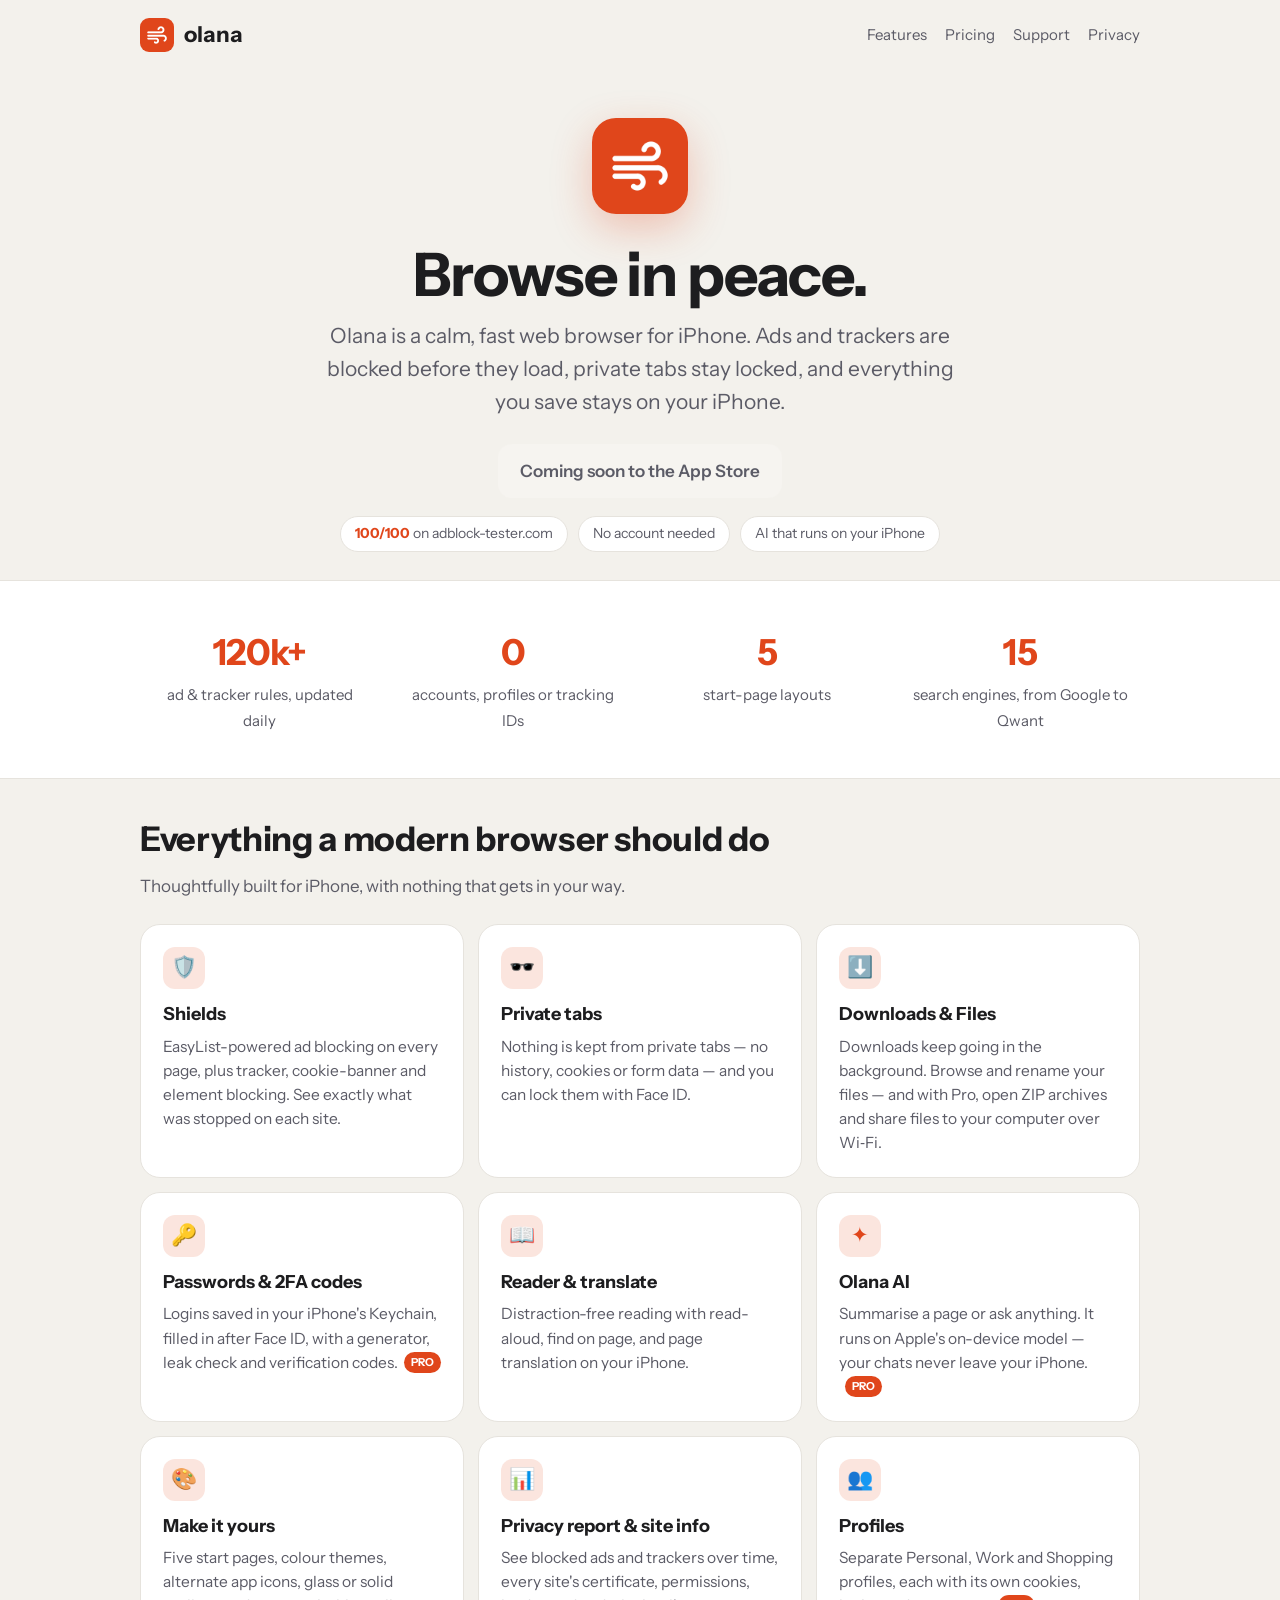
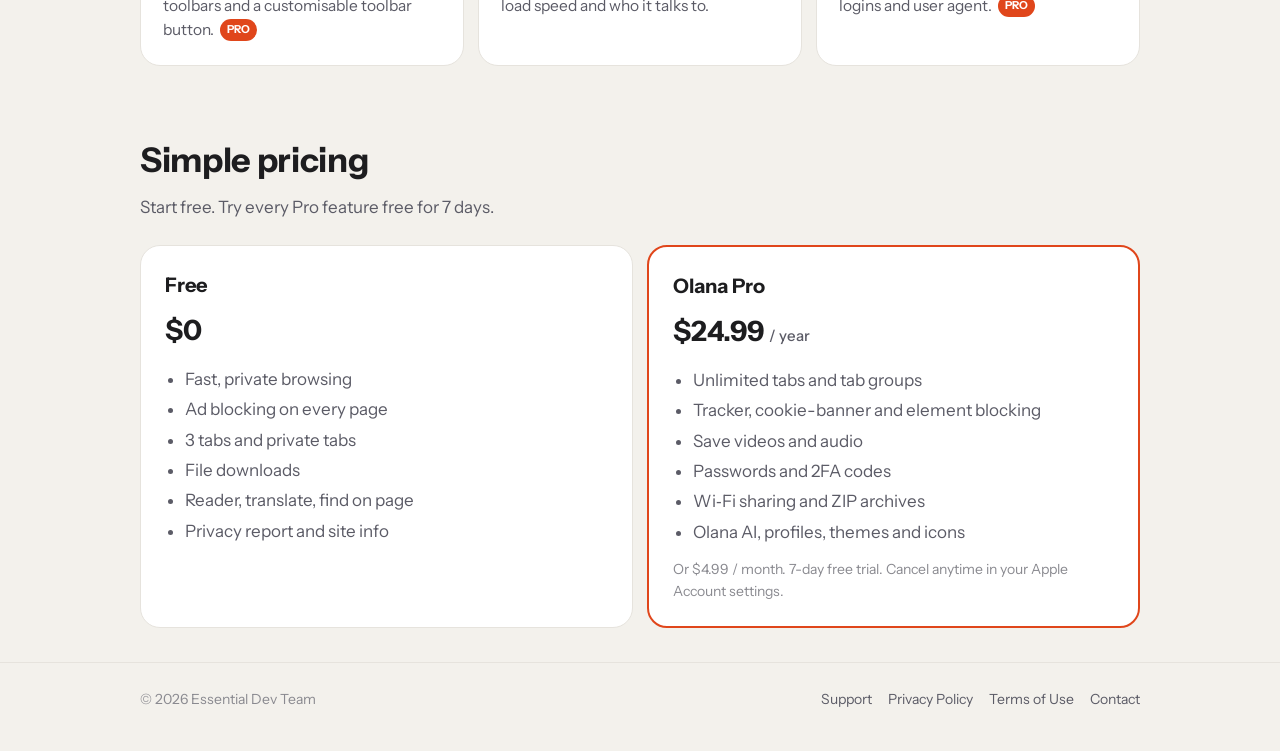
==== public/index.html @ dea0c4ce "Move site to Cloudflare Workers (static assets + custom domain)" ====
<!doctype html>
<html lang="en">
<head>
<meta charset="utf-8">
<meta name="viewport" content="width=device-width, initial-scale=1">
<title>Olana Browser — a calm, private web browser for iPhone</title>
<meta name="description" content="Olana is a fast, private web browser for iPhone with a built-in ad and tracker blocker, private tabs with Face ID, downloads, a password manager with 2FA codes, reader mode and on-device AI.">
<meta property="og:title" content="Olana Browser">
<meta property="og:description" content="Browse in peace. Ads and trackers blocked, private by design, made for iPhone.">
<meta property="og:image" content="https://olanabrowser.com/assets/logo.png">
<meta name="theme-color" content="#E0461B">
<link rel="icon" href="assets/favicon.png">
<link rel="apple-touch-icon" href="assets/apple-touch-icon.png">
<link rel="preconnect" href="https://fonts.googleapis.com"><link rel="preconnect" href="https://fonts.gstatic.com" crossorigin>
<link href="https://fonts.googleapis.com/css2?family=Instrument+Sans:wght@400;500;600;700&display=swap" rel="stylesheet">
<link rel="stylesheet" href="style.css">
</head>
<body>
<header class="site">
  <div class="wrap">
    <a class="brand" href="./"><img src="assets/logo.png" alt="">olana</a>
    <nav class="top"><a href="#features">Features</a><a href="#pricing">Pricing</a><a href="support.html">Support</a><a href="privacy.html">Privacy</a></nav>
  </div>
</header>

<main>
  <div class="hero wrap">
    <img class="logo" src="assets/logo.png" alt="Olana app icon">
    <h1>Browse in peace.</h1>
    <p class="lead">Olana is a calm, fast web browser for iPhone. Ads and trackers are blocked before they load, private tabs stay locked, and everything you save stays on your iPhone.</p>
    <span class="cta soon">Coming soon to the App Store</span>
    <div class="badges">
      <span class="pill"><b>100/100</b> on adblock-tester.com</span>
      <span class="pill">No account needed</span>
      <span class="pill">AI that runs on your iPhone</span>
    </div>
  </div>

  <section class="band">
    <div class="wrap stat-row">
      <div class="stat"><strong>120k+</strong><span>ad &amp; tracker rules, updated daily</span></div>
      <div class="stat"><strong>0</strong><span>accounts, profiles or tracking IDs</span></div>
      <div class="stat"><strong>5</strong><span>start-page layouts</span></div>
      <div class="stat"><strong>15</strong><span>search engines, from Google to Qwant</span></div>
    </div>
  </section>

  <section id="features">
    <div class="wrap">
      <h2>Everything a modern browser should do</h2>
      <p class="sub">Thoughtfully built for iPhone, with nothing that gets in your way.</p>
      <div class="grid">
        <div class="card"><div class="icon">🛡️</div><h3>Shields</h3><p>EasyList-powered ad blocking on every page, plus tracker, cookie-banner and element blocking. See exactly what was stopped on each site.</p></div>
        <div class="card"><div class="icon">🕶️</div><h3>Private tabs</h3><p>Nothing is kept from private tabs — no history, cookies or form data — and you can lock them with Face ID.</p></div>
        <div class="card"><div class="icon">⬇️</div><h3>Downloads &amp; Files</h3><p>Downloads keep going in the background. Browse and rename your files — and with Pro, open ZIP archives and share files to your computer over Wi‑Fi.</p></div>
        <div class="card"><div class="icon">🔑</div><h3>Passwords &amp; 2FA codes</h3><p>Logins saved in your iPhone's Keychain, filled in after Face ID, with a generator, leak check and verification codes.<span class="pro">PRO</span></p></div>
        <div class="card"><div class="icon">📖</div><h3>Reader &amp; translate</h3><p>Distraction-free reading with read-aloud, find on page, and page translation on your iPhone.</p></div>
        <div class="card"><div class="icon">✦</div><h3>Olana AI</h3><p>Summarise a page or ask anything. It runs on Apple's on-device model — your chats never leave your iPhone.<span class="pro">PRO</span></p></div>
        <div class="card"><div class="icon">🎨</div><h3>Make it yours</h3><p>Five start pages, colour themes, alternate app icons, glass or solid toolbars and a customisable toolbar button.<span class="pro">PRO</span></p></div>
        <div class="card"><div class="icon">📊</div><h3>Privacy report &amp; site info</h3><p>See blocked ads and trackers over time, every site's certificate, permissions, load speed and who it talks to.</p></div>
        <div class="card"><div class="icon">👥</div><h3>Profiles</h3><p>Separate Personal, Work and Shopping profiles, each with its own cookies, logins and user agent.<span class="pro">PRO</span></p></div>
      </div>
    </div>
  </section>

  <section id="pricing">
    <div class="wrap">
      <h2>Simple pricing</h2>
      <p class="sub">Start free. Try every Pro feature free for 7 days.</p>
      <div class="plans">
        <div class="plan">
          <h3>Free</h3>
          <div class="price">$0</div>
          <ul>
            <li>Fast, private browsing</li>
            <li>Ad blocking on every page</li>
            <li>3 tabs and private tabs</li>
            <li>File downloads</li>
            <li>Reader, translate, find on page</li>
            <li>Privacy report and site info</li>
          </ul>
        </div>
        <div class="plan featured">
          <h3>Olana Pro</h3>
          <div class="price">$24.99 <small>/ year</small></div>
          <ul>
            <li>Unlimited tabs and tab groups</li>
            <li>Tracker, cookie-banner and element blocking</li>
            <li>Save videos and audio</li>
            <li>Passwords and 2FA codes</li>
            <li>Wi‑Fi sharing and ZIP archives</li>
            <li>Olana AI, profiles, themes and icons</li>
          </ul>
          <p style="color:var(--text-3);font-size:14px;margin:14px 0 0">Or $4.99 / month. 7-day free trial. Cancel anytime in your Apple Account settings.</p>
        </div>
      </div>
    </div>
  </section>
</main>

<footer class="site">
  <div class="wrap">
    <span>© 2026 Essential Dev Team</span>
    <nav><a href="support.html">Support</a><a href="privacy.html">Privacy Policy</a><a href="terms.html">Terms of Use</a><a href="mailto:essentialdevteam@gmail.com">Contact</a></nav>
  </div>
</footer>
</body>
</html>
---- public/style.css ----
:root {
  --accent: #E0461B;
  --accent-deep: #B8350F;
  --bg: #F3F1EC;
  --surface: #FFFFFF;
  --raised: #F6F4F0;
  --line: #E6E3DD;
  --text: #1D1D1F;
  --text-2: #5B5B66;
  --text-3: #8A8A90;
  --radius: 20px;
  color-scheme: light dark;
}
@media (prefers-color-scheme: dark) {
  :root {
    --accent: #FF6A3D;
    --accent-deep: #E0461B;
    --bg: #121214;
    --surface: #1C1C21;
    --raised: #2A2A31;
    --line: #2A2A2E;
    --text: #F2F2F4;
    --text-2: #9C9CA6;
    --text-3: #6A6A72;
  }
}
* { box-sizing: border-box; }
html { -webkit-text-size-adjust: 100%; }
body {
  margin: 0;
  background: var(--bg);
  color: var(--text);
  font-family: "Instrument Sans", -apple-system, BlinkMacSystemFont, "Segoe UI", sans-serif;
  font-size: 17px;
  line-height: 1.55;
}
a { color: var(--accent); text-decoration: none; }
a:hover { text-decoration: underline; }
.wrap { max-width: 1040px; margin: 0 auto; padding: 0 20px; }

/* Header */
header.site { padding: 18px 0; }
header.site .wrap { display: flex; align-items: center; justify-content: space-between; gap: 16px; }
.brand { display: flex; align-items: center; gap: 10px; color: var(--text); font-weight: 700; font-size: 22px; }
.brand:hover { text-decoration: none; }
.brand img { width: 34px; height: 34px; border-radius: 9px; }
nav.top { display: flex; gap: 18px; font-size: 15px; }
nav.top a { color: var(--text-2); }
nav.top a:hover { color: var(--text); text-decoration: none; }

/* Hero */
.hero { padding: 48px 0 28px; text-align: center; }
.hero .logo { width: 96px; height: 96px; border-radius: 24px; box-shadow: 0 14px 40px rgba(224, 70, 27, .28); }
.hero h1 { font-size: clamp(36px, 6vw, 60px); line-height: 1.05; letter-spacing: -0.02em; margin: 22px 0 14px; }
.hero p.lead { font-size: clamp(18px, 2.4vw, 21px); color: var(--text-2); max-width: 640px; margin: 0 auto 26px; }
.cta { display: inline-flex; align-items: center; gap: 10px; background: var(--text); color: var(--bg); padding: 14px 22px; border-radius: 14px; font-weight: 600; }
.cta:hover { text-decoration: none; opacity: .9; }
.cta.soon { background: var(--raised); color: var(--text-2); cursor: default; }
.badges { display: flex; justify-content: center; gap: 10px; flex-wrap: wrap; margin-top: 18px; }
.pill { background: var(--surface); border: 1px solid var(--line); border-radius: 999px; padding: 6px 14px; font-size: 14px; color: var(--text-2); }
.pill b { color: var(--accent); }

/* Feature grid */
section { padding: 34px 0; }
section h2 { font-size: clamp(26px, 4vw, 34px); letter-spacing: -0.01em; margin: 0 0 8px; }
section p.sub { color: var(--text-2); margin: 0 0 24px; }
.grid { display: grid; grid-template-columns: repeat(auto-fill, minmax(280px, 1fr)); gap: 14px; }
.card { background: var(--surface); border: 1px solid var(--line); border-radius: var(--radius); padding: 22px; }
.card .icon { width: 42px; height: 42px; border-radius: 12px; display: grid; place-items: center; background: color-mix(in srgb, var(--accent) 14%, transparent); color: var(--accent); font-size: 21px; margin-bottom: 12px; }
.card h3 { margin: 0 0 6px; font-size: 18px; }
.card p { margin: 0; color: var(--text-2); font-size: 15.5px; }
.card .pro { display: inline-block; margin-left: 6px; font-size: 11px; font-weight: 700; color: #fff; background: var(--accent); border-radius: 999px; padding: 2px 7px; vertical-align: 2px; }

.band { background: var(--surface); border-top: 1px solid var(--line); border-bottom: 1px solid var(--line); }
.stat-row { display: grid; grid-template-columns: repeat(auto-fit, minmax(180px, 1fr)); gap: 14px; }
.stat { text-align: center; padding: 10px; }
.stat strong { display: block; font-size: 36px; color: var(--accent); letter-spacing: -0.02em; }
.stat span { color: var(--text-2); font-size: 15px; }

/* Plans */
.plans { display: grid; grid-template-columns: repeat(auto-fit, minmax(260px, 1fr)); gap: 14px; }
.plan { background: var(--surface); border: 1px solid var(--line); border-radius: var(--radius); padding: 24px; }
.plan.featured { border: 2px solid var(--accent); }
.plan h3 { margin: 0; font-size: 20px; }
.plan .price { font-size: 28px; font-weight: 700; margin: 8px 0 14px; }
.plan .price small { font-size: 15px; color: var(--text-2); font-weight: 500; }
.plan ul { margin: 0; padding-left: 20px; color: var(--text-2); }
.plan li { margin: 4px 0; }

/* Documents */
.doc { max-width: 760px; margin: 0 auto; padding: 28px 20px 60px; }
.doc h1 { font-size: clamp(30px, 5vw, 42px); letter-spacing: -0.02em; margin: 10px 0 6px; }
.doc .updated { color: var(--text-3); font-size: 15px; margin-bottom: 26px; }
.doc h2 { font-size: 22px; margin: 32px 0 8px; }
.doc h3 { font-size: 18px; margin: 22px 0 6px; }
.doc p, .doc li { color: var(--text-2); }
.doc strong { color: var(--text); }
.doc .box { background: var(--surface); border: 1px solid var(--line); border-radius: 16px; padding: 18px 20px; margin: 18px 0; }
.doc table { width: 100%; border-collapse: collapse; margin: 12px 0; font-size: 15px; }
.doc th, .doc td { text-align: left; padding: 10px 8px; border-bottom: 1px solid var(--line); vertical-align: top; }
.doc th { color: var(--text); }
.doc td { color: var(--text-2); }
.faq details { background: var(--surface); border: 1px solid var(--line); border-radius: 14px; padding: 14px 18px; margin: 10px 0; }
.faq summary { cursor: pointer; font-weight: 600; color: var(--text); }
.faq details p { margin: 10px 0 2px; }

footer.site { border-top: 1px solid var(--line); padding: 26px 0 40px; color: var(--text-3); font-size: 14px; }
footer.site .wrap { display: flex; justify-content: space-between; gap: 14px; flex-wrap: wrap; }
footer.site nav { display: flex; gap: 16px; flex-wrap: wrap; }
footer.site a { color: var(--text-2); }

@media (max-width: 560px) {
  nav.top { gap: 12px; font-size: 14px; }
  .doc table, .doc thead, .doc tbody, .doc tr, .doc th, .doc td { display: block; }
  .doc thead { display: none; }
  .doc td { border-bottom: none; padding: 4px 0; }
  .doc tr { border-bottom: 1px solid var(--line); padding: 10px 0; }
}
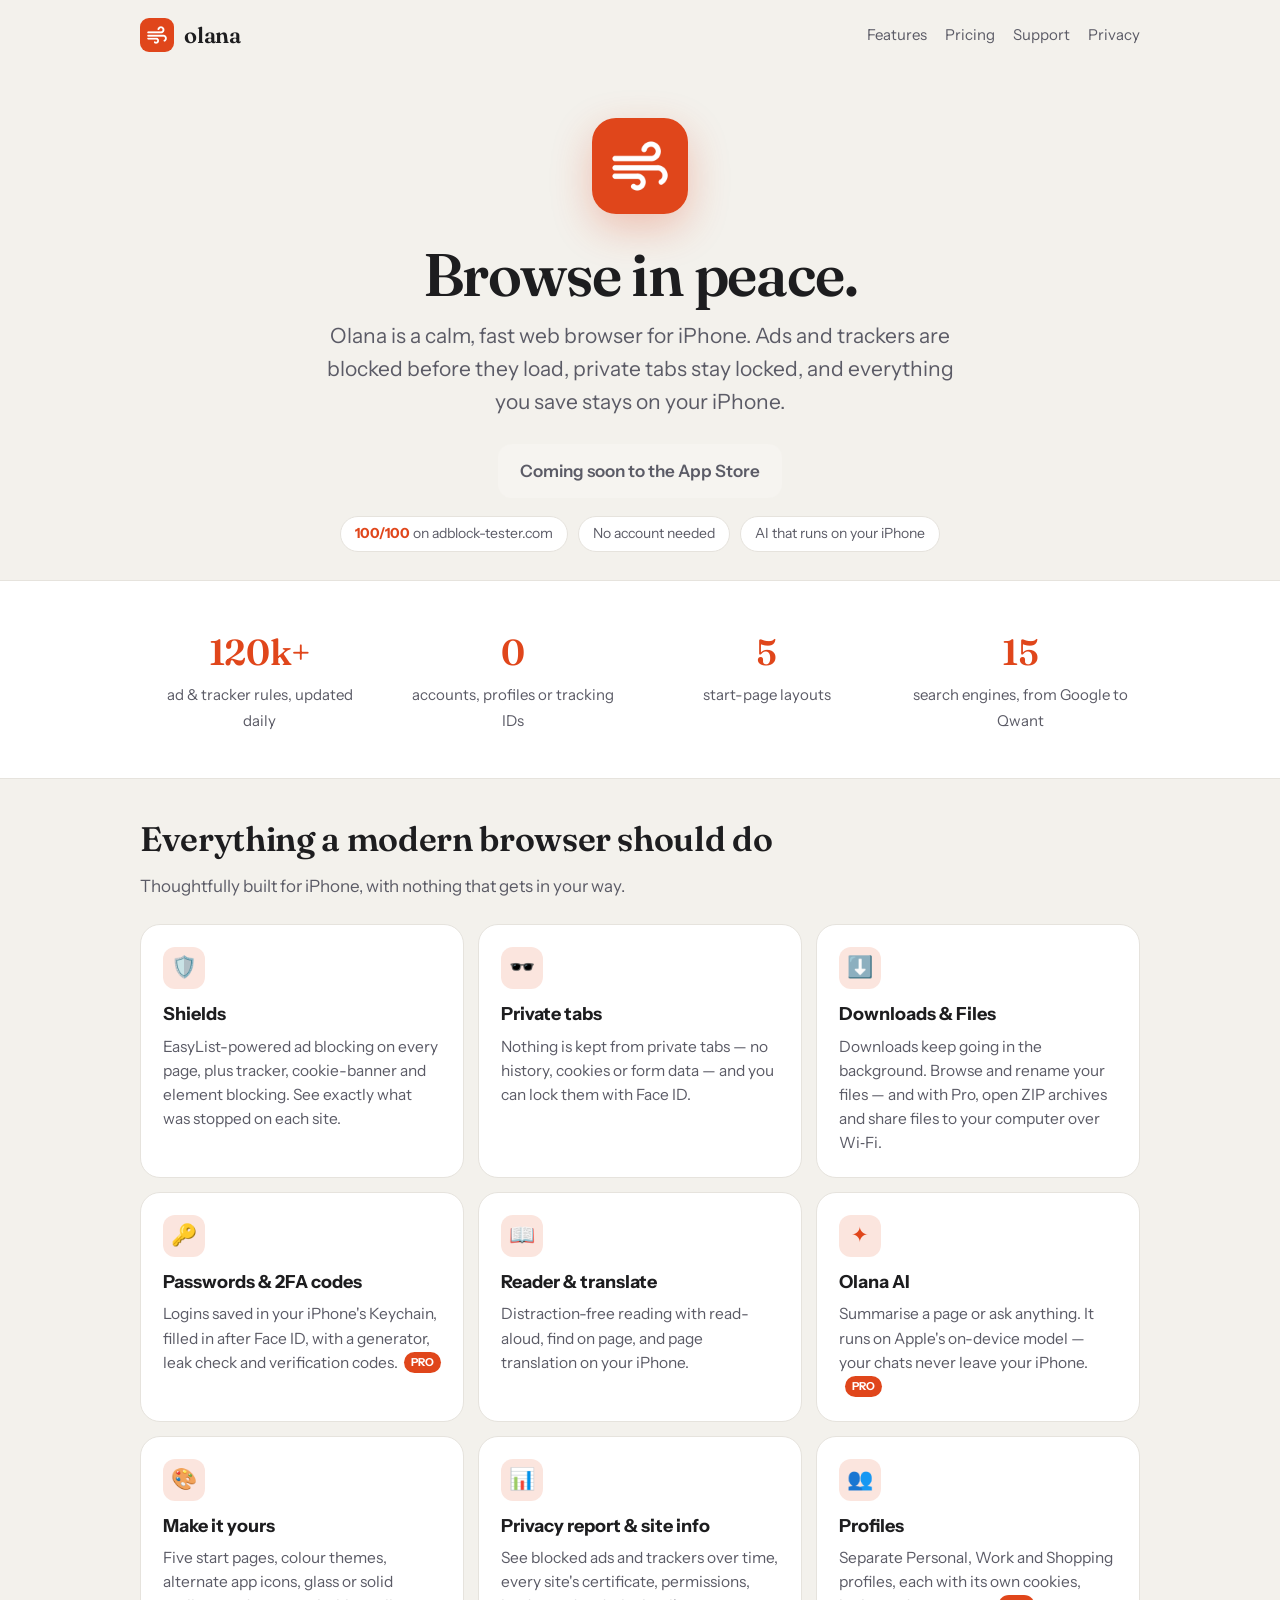
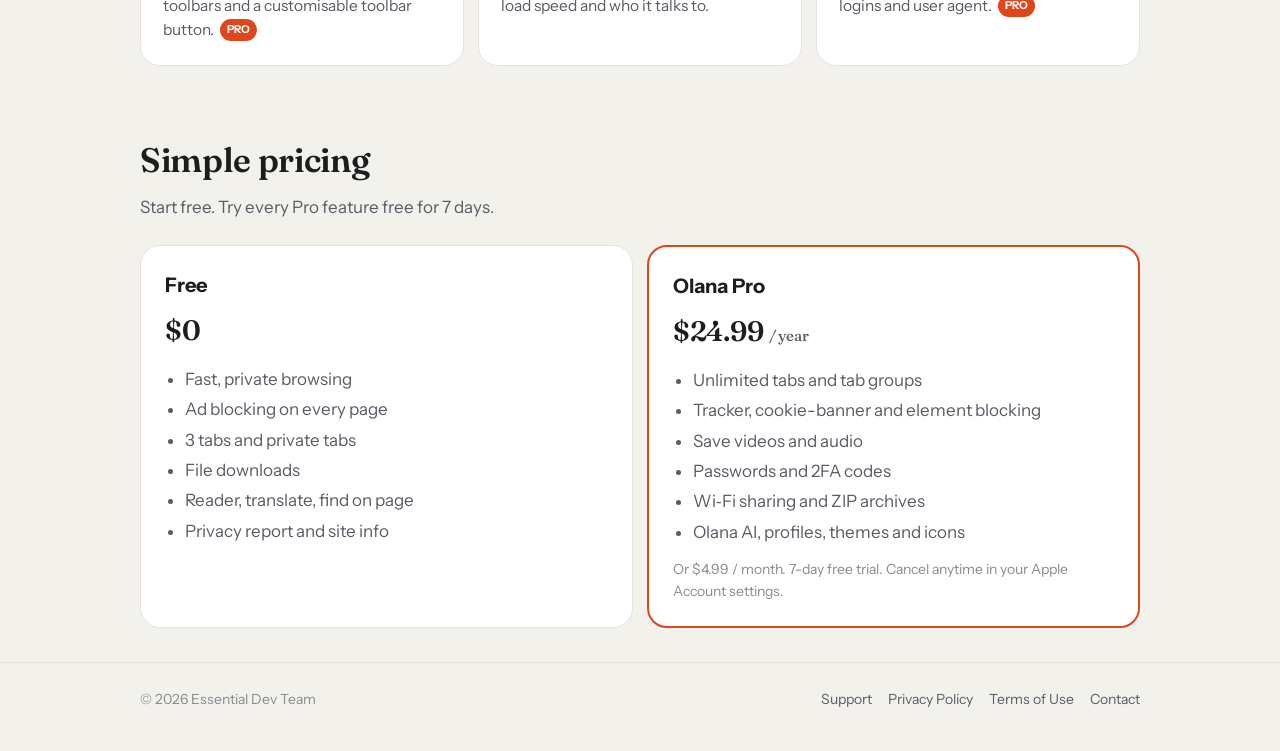
==== commit 7ad59dbe: "Fraunces headings" ====
--- a/public/index.html
+++ b/public/index.html
@@ -12,7 +12,7 @@
 <link rel="icon" href="assets/favicon.png">
 <link rel="apple-touch-icon" href="assets/apple-touch-icon.png">
 <link rel="preconnect" href="https://fonts.googleapis.com"><link rel="preconnect" href="https://fonts.gstatic.com" crossorigin>
-<link href="https://fonts.googleapis.com/css2?family=Instrument+Sans:wght@400;500;600;700&display=swap" rel="stylesheet">
+<link href="https://fonts.googleapis.com/css2?family=Fraunces:opsz,wght@9..144,400;9..144,600;9..144,700&family=Instrument+Sans:wght@400;500;600;700&display=swap" rel="stylesheet">
 <link rel="stylesheet" href="style.css">
 </head>
 <body>
--- a/public/style.css
+++ b/public/style.css
@@ -116,3 +116,7 @@
   .doc td { border-bottom: none; padding: 4px 0; }
   .doc tr { border-bottom: 1px solid var(--line); padding: 10px 0; }
 }
+
+/* Fraunces display type (matches the app) */
+h1, h2, .brand, .stat strong, .plan .price { font-family: "Fraunces", Georgia, serif; font-optical-sizing: auto; font-weight: 600; letter-spacing: -0.01em; }
+.hero h1 { font-weight: 600; }
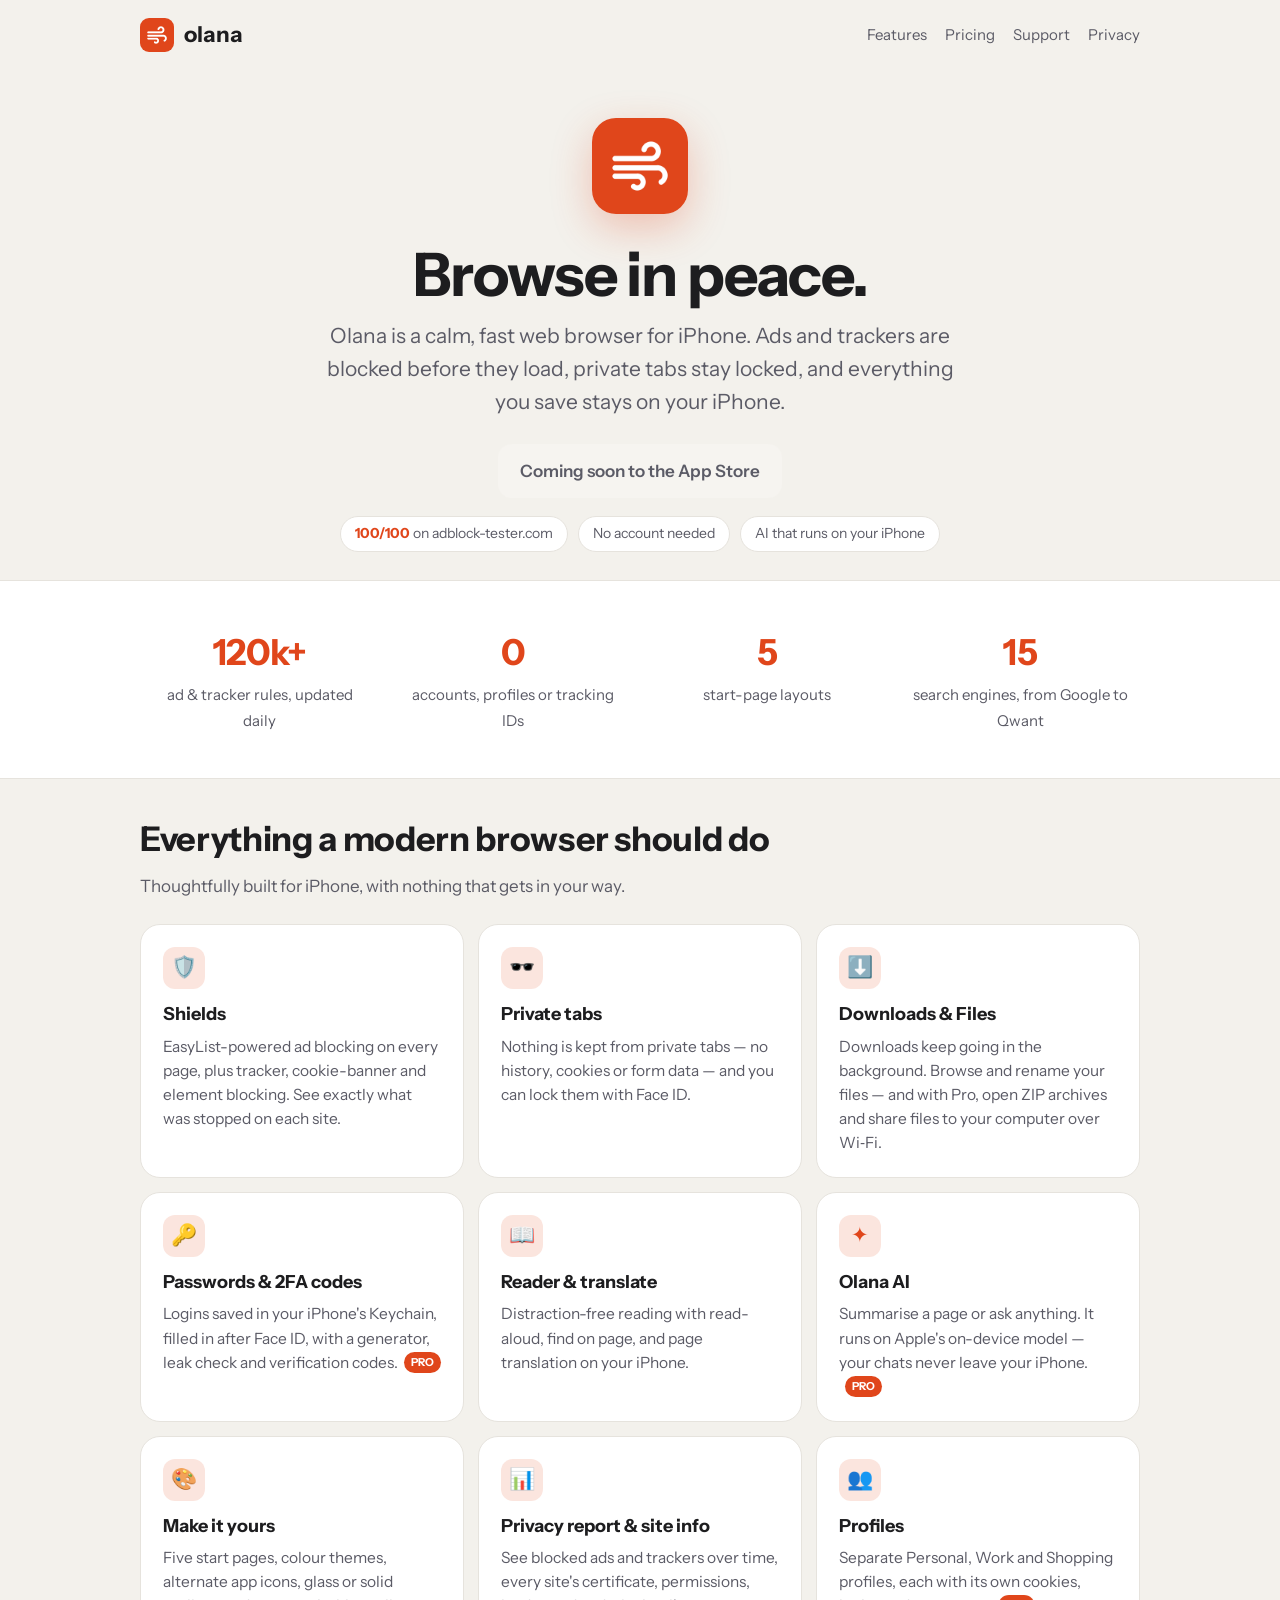
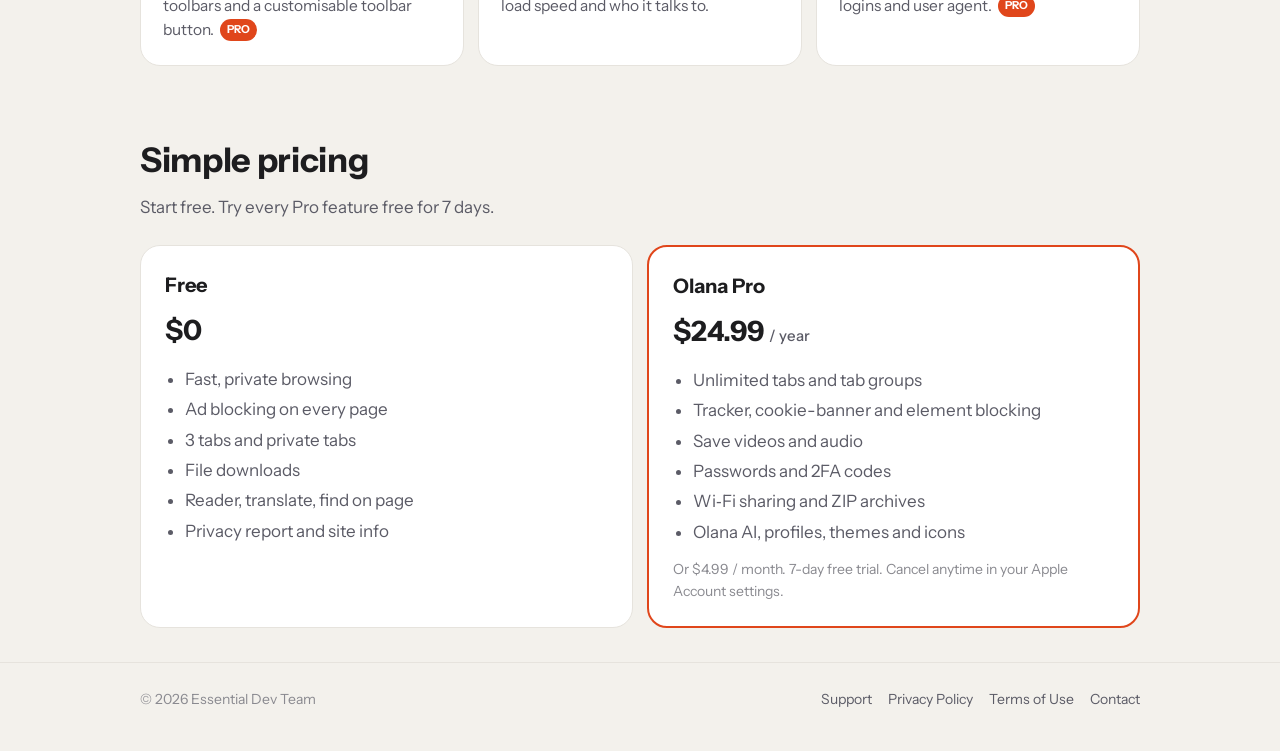
==== commit d1127780: "Clean URLs" ====
--- a/public/index.html
+++ b/public/index.html
@@ -9,23 +9,23 @@
 <meta property="og:description" content="Browse in peace. Ads and trackers blocked, private by design, made for iPhone.">
 <meta property="og:image" content="https://olanabrowser.com/assets/logo.png">
 <meta name="theme-color" content="#E0461B">
-<link rel="icon" href="assets/favicon.png">
-<link rel="apple-touch-icon" href="assets/apple-touch-icon.png">
+<link rel="icon" href="/assets/favicon.png">
+<link rel="apple-touch-icon" href="/assets/apple-touch-icon.png">
 <link rel="preconnect" href="https://fonts.googleapis.com"><link rel="preconnect" href="https://fonts.gstatic.com" crossorigin>
 <link href="https://fonts.googleapis.com/css2?family=Fraunces:opsz,wght@9..144,400;9..144,600;9..144,700&family=Instrument+Sans:wght@400;500;600;700&display=swap" rel="stylesheet">
-<link rel="stylesheet" href="style.css">
+<link rel="stylesheet" href="/style.css">
 </head>
 <body>
 <header class="site">
   <div class="wrap">
-    <a class="brand" href="./"><img src="assets/logo.png" alt="">olana</a>
-    <nav class="top"><a href="#features">Features</a><a href="#pricing">Pricing</a><a href="support.html">Support</a><a href="privacy.html">Privacy</a></nav>
+    <a class="brand" href="/"><img src="/assets/logo.png" alt="">olana</a>
+    <nav class="top"><a href="#features">Features</a><a href="#pricing">Pricing</a><a href="/support">Support</a><a href="/privacy">Privacy</a></nav>
   </div>
 </header>
 
 <main>
   <div class="hero wrap">
-    <img class="logo" src="assets/logo.png" alt="Olana app icon">
+    <img class="logo" src="/assets/logo.png" alt="Olana app icon">
     <h1>Browse in peace.</h1>
     <p class="lead">Olana is a calm, fast web browser for iPhone. Ads and trackers are blocked before they load, private tabs stay locked, and everything you save stays on your iPhone.</p>
     <span class="cta soon">Coming soon to the App Store</span>
@@ -101,7 +101,7 @@
 <footer class="site">
   <div class="wrap">
     <span>© 2026 Essential Dev Team</span>
-    <nav><a href="support.html">Support</a><a href="privacy.html">Privacy Policy</a><a href="terms.html">Terms of Use</a><a href="mailto:essentialdevteam@gmail.com">Contact</a></nav>
+    <nav><a href="/support">Support</a><a href="/privacy">Privacy Policy</a><a href="/terms">Terms of Use</a><a href="mailto:essentialdevteam@gmail.com">Contact</a></nav>
   </div>
 </footer>
 </body>
--- a/style.css
+++ b/style.css
@@ -0,0 +1,118 @@
+:root {
+  --accent: #E0461B;
+  --accent-deep: #B8350F;
+  --bg: #F3F1EC;
+  --surface: #FFFFFF;
+  --raised: #F6F4F0;
+  --line: #E6E3DD;
+  --text: #1D1D1F;
+  --text-2: #5B5B66;
+  --text-3: #8A8A90;
+  --radius: 20px;
+  color-scheme: light dark;
+}
+@media (prefers-color-scheme: dark) {
+  :root {
+    --accent: #FF6A3D;
+    --accent-deep: #E0461B;
+    --bg: #121214;
+    --surface: #1C1C21;
+    --raised: #2A2A31;
+    --line: #2A2A2E;
+    --text: #F2F2F4;
+    --text-2: #9C9CA6;
+    --text-3: #6A6A72;
+  }
+}
+* { box-sizing: border-box; }
+html { -webkit-text-size-adjust: 100%; }
+body {
+  margin: 0;
+  background: var(--bg);
+  color: var(--text);
+  font-family: "Instrument Sans", -apple-system, BlinkMacSystemFont, "Segoe UI", sans-serif;
+  font-size: 17px;
+  line-height: 1.55;
+}
+a { color: var(--accent); text-decoration: none; }
+a:hover { text-decoration: underline; }
+.wrap { max-width: 1040px; margin: 0 auto; padding: 0 20px; }
+
+/* Header */
+header.site { padding: 18px 0; }
+header.site .wrap { display: flex; align-items: center; justify-content: space-between; gap: 16px; }
+.brand { display: flex; align-items: center; gap: 10px; color: var(--text); font-weight: 700; font-size: 22px; }
+.brand:hover { text-decoration: none; }
+.brand img { width: 34px; height: 34px; border-radius: 9px; }
+nav.top { display: flex; gap: 18px; font-size: 15px; }
+nav.top a { color: var(--text-2); }
+nav.top a:hover { color: var(--text); text-decoration: none; }
+
+/* Hero */
+.hero { padding: 48px 0 28px; text-align: center; }
+.hero .logo { width: 96px; height: 96px; border-radius: 24px; box-shadow: 0 14px 40px rgba(224, 70, 27, .28); }
+.hero h1 { font-size: clamp(36px, 6vw, 60px); line-height: 1.05; letter-spacing: -0.02em; margin: 22px 0 14px; }
+.hero p.lead { font-size: clamp(18px, 2.4vw, 21px); color: var(--text-2); max-width: 640px; margin: 0 auto 26px; }
+.cta { display: inline-flex; align-items: center; gap: 10px; background: var(--text); color: var(--bg); padding: 14px 22px; border-radius: 14px; font-weight: 600; }
+.cta:hover { text-decoration: none; opacity: .9; }
+.cta.soon { background: var(--raised); color: var(--text-2); cursor: default; }
+.badges { display: flex; justify-content: center; gap: 10px; flex-wrap: wrap; margin-top: 18px; }
+.pill { background: var(--surface); border: 1px solid var(--line); border-radius: 999px; padding: 6px 14px; font-size: 14px; color: var(--text-2); }
+.pill b { color: var(--accent); }
+
+/* Feature grid */
+section { padding: 34px 0; }
+section h2 { font-size: clamp(26px, 4vw, 34px); letter-spacing: -0.01em; margin: 0 0 8px; }
+section p.sub { color: var(--text-2); margin: 0 0 24px; }
+.grid { display: grid; grid-template-columns: repeat(auto-fill, minmax(280px, 1fr)); gap: 14px; }
+.card { background: var(--surface); border: 1px solid var(--line); border-radius: var(--radius); padding: 22px; }
+.card .icon { width: 42px; height: 42px; border-radius: 12px; display: grid; place-items: center; background: color-mix(in srgb, var(--accent) 14%, transparent); color: var(--accent); font-size: 21px; margin-bottom: 12px; }
+.card h3 { margin: 0 0 6px; font-size: 18px; }
+.card p { margin: 0; color: var(--text-2); font-size: 15.5px; }
+.card .pro { display: inline-block; margin-left: 6px; font-size: 11px; font-weight: 700; color: #fff; background: var(--accent); border-radius: 999px; padding: 2px 7px; vertical-align: 2px; }
+
+.band { background: var(--surface); border-top: 1px solid var(--line); border-bottom: 1px solid var(--line); }
+.stat-row { display: grid; grid-template-columns: repeat(auto-fit, minmax(180px, 1fr)); gap: 14px; }
+.stat { text-align: center; padding: 10px; }
+.stat strong { display: block; font-size: 36px; color: var(--accent); letter-spacing: -0.02em; }
+.stat span { color: var(--text-2); font-size: 15px; }
+
+/* Plans */
+.plans { display: grid; grid-template-columns: repeat(auto-fit, minmax(260px, 1fr)); gap: 14px; }
+.plan { background: var(--surface); border: 1px solid var(--line); border-radius: var(--radius); padding: 24px; }
+.plan.featured { border: 2px solid var(--accent); }
+.plan h3 { margin: 0; font-size: 20px; }
+.plan .price { font-size: 28px; font-weight: 700; margin: 8px 0 14px; }
+.plan .price small { font-size: 15px; color: var(--text-2); font-weight: 500; }
+.plan ul { margin: 0; padding-left: 20px; color: var(--text-2); }
+.plan li { margin: 4px 0; }
+
+/* Documents */
+.doc { max-width: 760px; margin: 0 auto; padding: 28px 20px 60px; }
+.doc h1 { font-size: clamp(30px, 5vw, 42px); letter-spacing: -0.02em; margin: 10px 0 6px; }
+.doc .updated { color: var(--text-3); font-size: 15px; margin-bottom: 26px; }
+.doc h2 { font-size: 22px; margin: 32px 0 8px; }
+.doc h3 { font-size: 18px; margin: 22px 0 6px; }
+.doc p, .doc li { color: var(--text-2); }
+.doc strong { color: var(--text); }
+.doc .box { background: var(--surface); border: 1px solid var(--line); border-radius: 16px; padding: 18px 20px; margin: 18px 0; }
+.doc table { width: 100%; border-collapse: collapse; margin: 12px 0; font-size: 15px; }
+.doc th, .doc td { text-align: left; padding: 10px 8px; border-bottom: 1px solid var(--line); vertical-align: top; }
+.doc th { color: var(--text); }
+.doc td { color: var(--text-2); }
+.faq details { background: var(--surface); border: 1px solid var(--line); border-radius: 14px; padding: 14px 18px; margin: 10px 0; }
+.faq summary { cursor: pointer; font-weight: 600; color: var(--text); }
+.faq details p { margin: 10px 0 2px; }
+
+footer.site { border-top: 1px solid var(--line); padding: 26px 0 40px; color: var(--text-3); font-size: 14px; }
+footer.site .wrap { display: flex; justify-content: space-between; gap: 14px; flex-wrap: wrap; }
+footer.site nav { display: flex; gap: 16px; flex-wrap: wrap; }
+footer.site a { color: var(--text-2); }
+
+@media (max-width: 560px) {
+  nav.top { gap: 12px; font-size: 14px; }
+  .doc table, .doc thead, .doc tbody, .doc tr, .doc th, .doc td { display: block; }
+  .doc thead { display: none; }
+  .doc td { border-bottom: none; padding: 4px 0; }
+  .doc tr { border-bottom: 1px solid var(--line); padding: 10px 0; }
+}
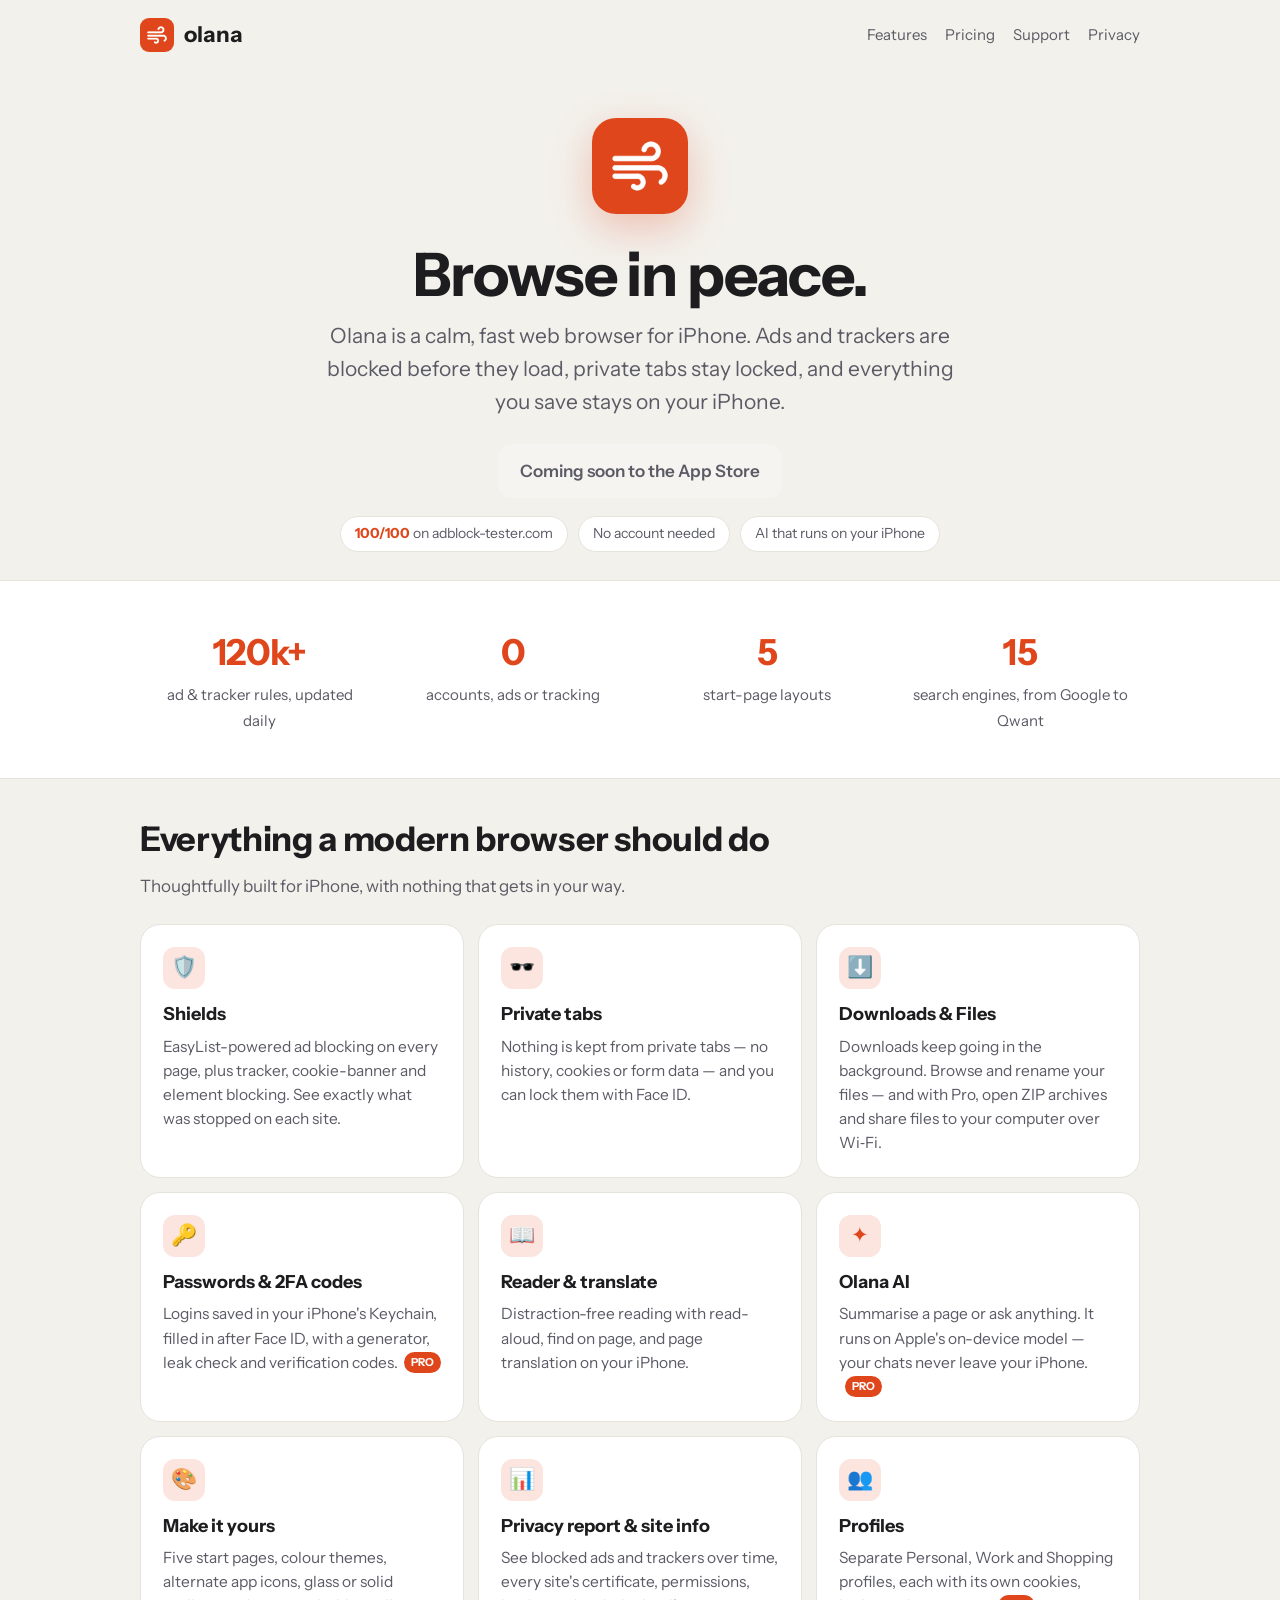
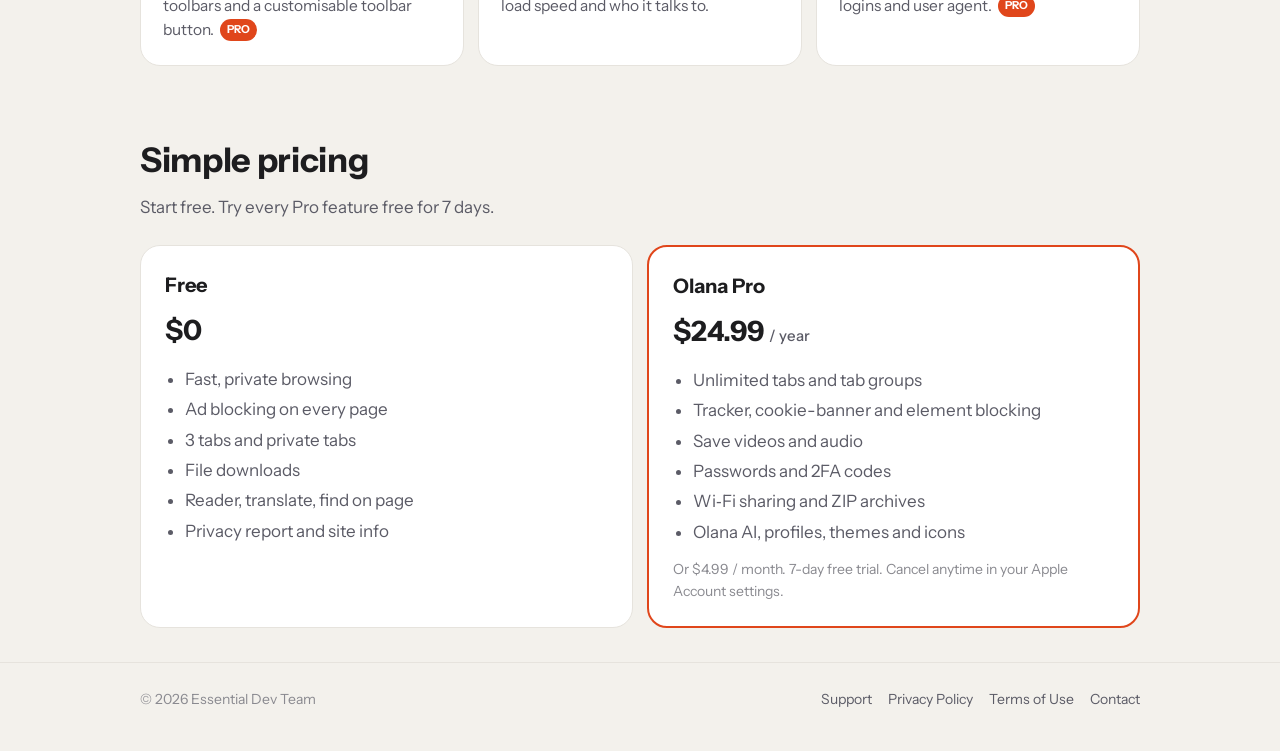
==== commit 7b38e18f: "Privacy: disclose anonymous usage statistics (EDTAnalyticsKit)" ====
--- a/public/index.html
+++ b/public/index.html
@@ -39,7 +39,7 @@
   <section class="band">
     <div class="wrap stat-row">
       <div class="stat"><strong>120k+</strong><span>ad &amp; tracker rules, updated daily</span></div>
-      <div class="stat"><strong>0</strong><span>accounts, profiles or tracking IDs</span></div>
+      <div class="stat"><strong>0</strong><span>accounts, ads or tracking</span></div>
       <div class="stat"><strong>5</strong><span>start-page layouts</span></div>
       <div class="stat"><strong>15</strong><span>search engines, from Google to Qwant</span></div>
     </div>
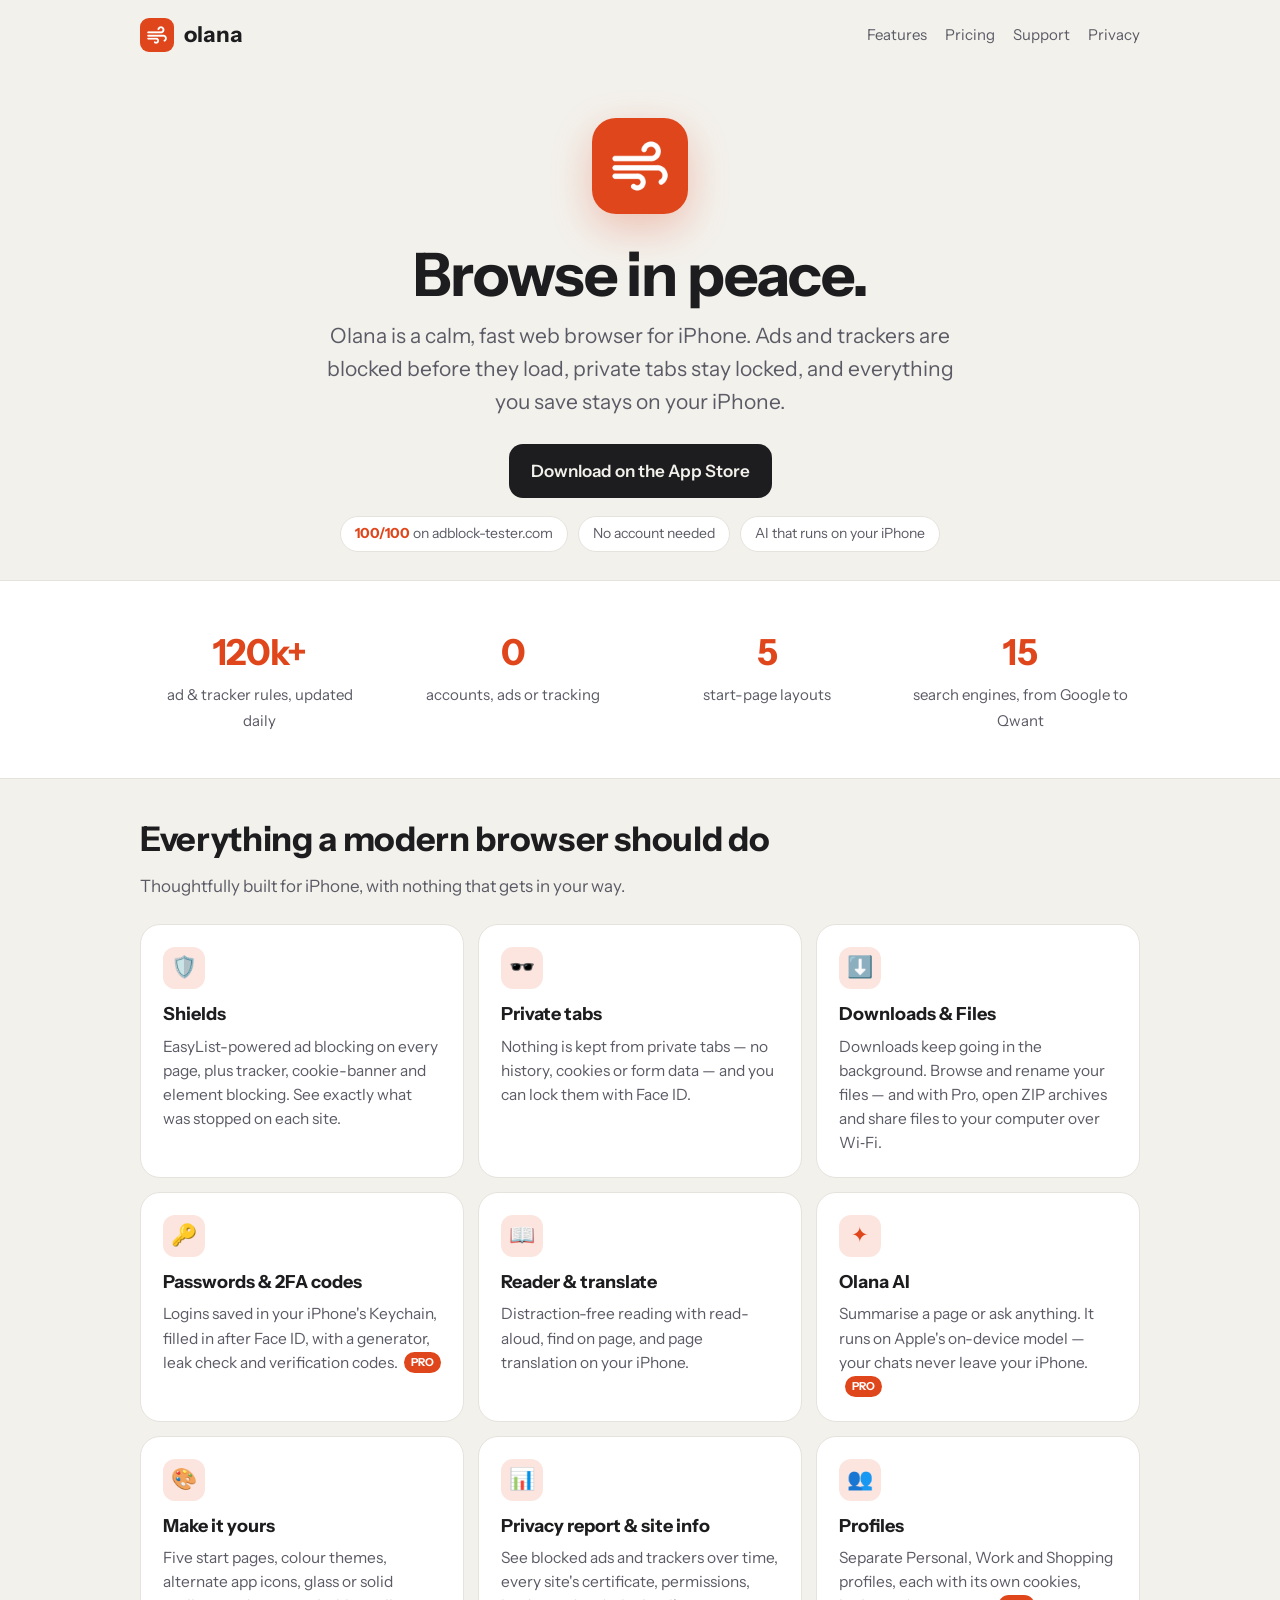
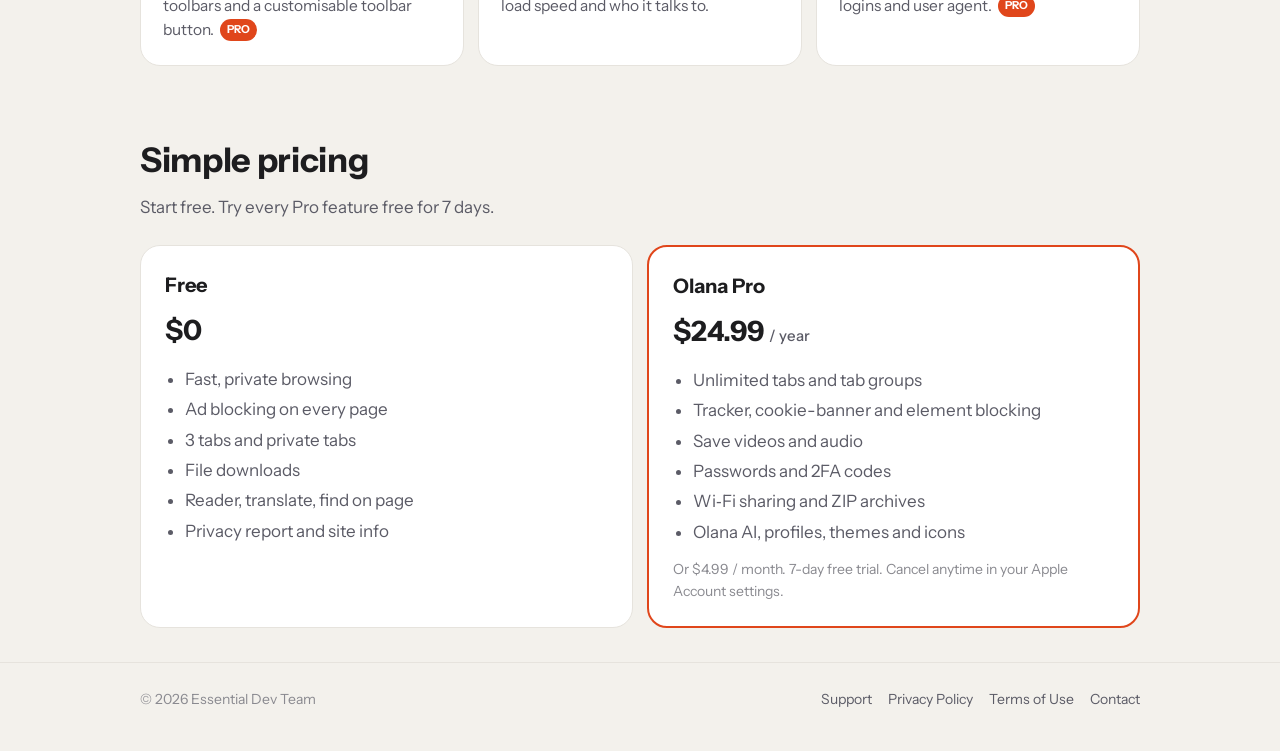
==== commit 2847f5b1: "Support: default-browser FAQ tells the truth (not available yet); home: App Store link instead of Co" ====
--- a/public/index.html
+++ b/public/index.html
@@ -28,7 +28,7 @@
     <img class="logo" src="/assets/logo.png" alt="Olana app icon">
     <h1>Browse in peace.</h1>
     <p class="lead">Olana is a calm, fast web browser for iPhone. Ads and trackers are blocked before they load, private tabs stay locked, and everything you save stays on your iPhone.</p>
-    <span class="cta soon">Coming soon to the App Store</span>
+    <a class="cta" href="https://apps.apple.com/app/id6819876230">Download on the App Store</a>
     <div class="badges">
       <span class="pill"><b>100/100</b> on adblock-tester.com</span>
       <span class="pill">No account needed</span>
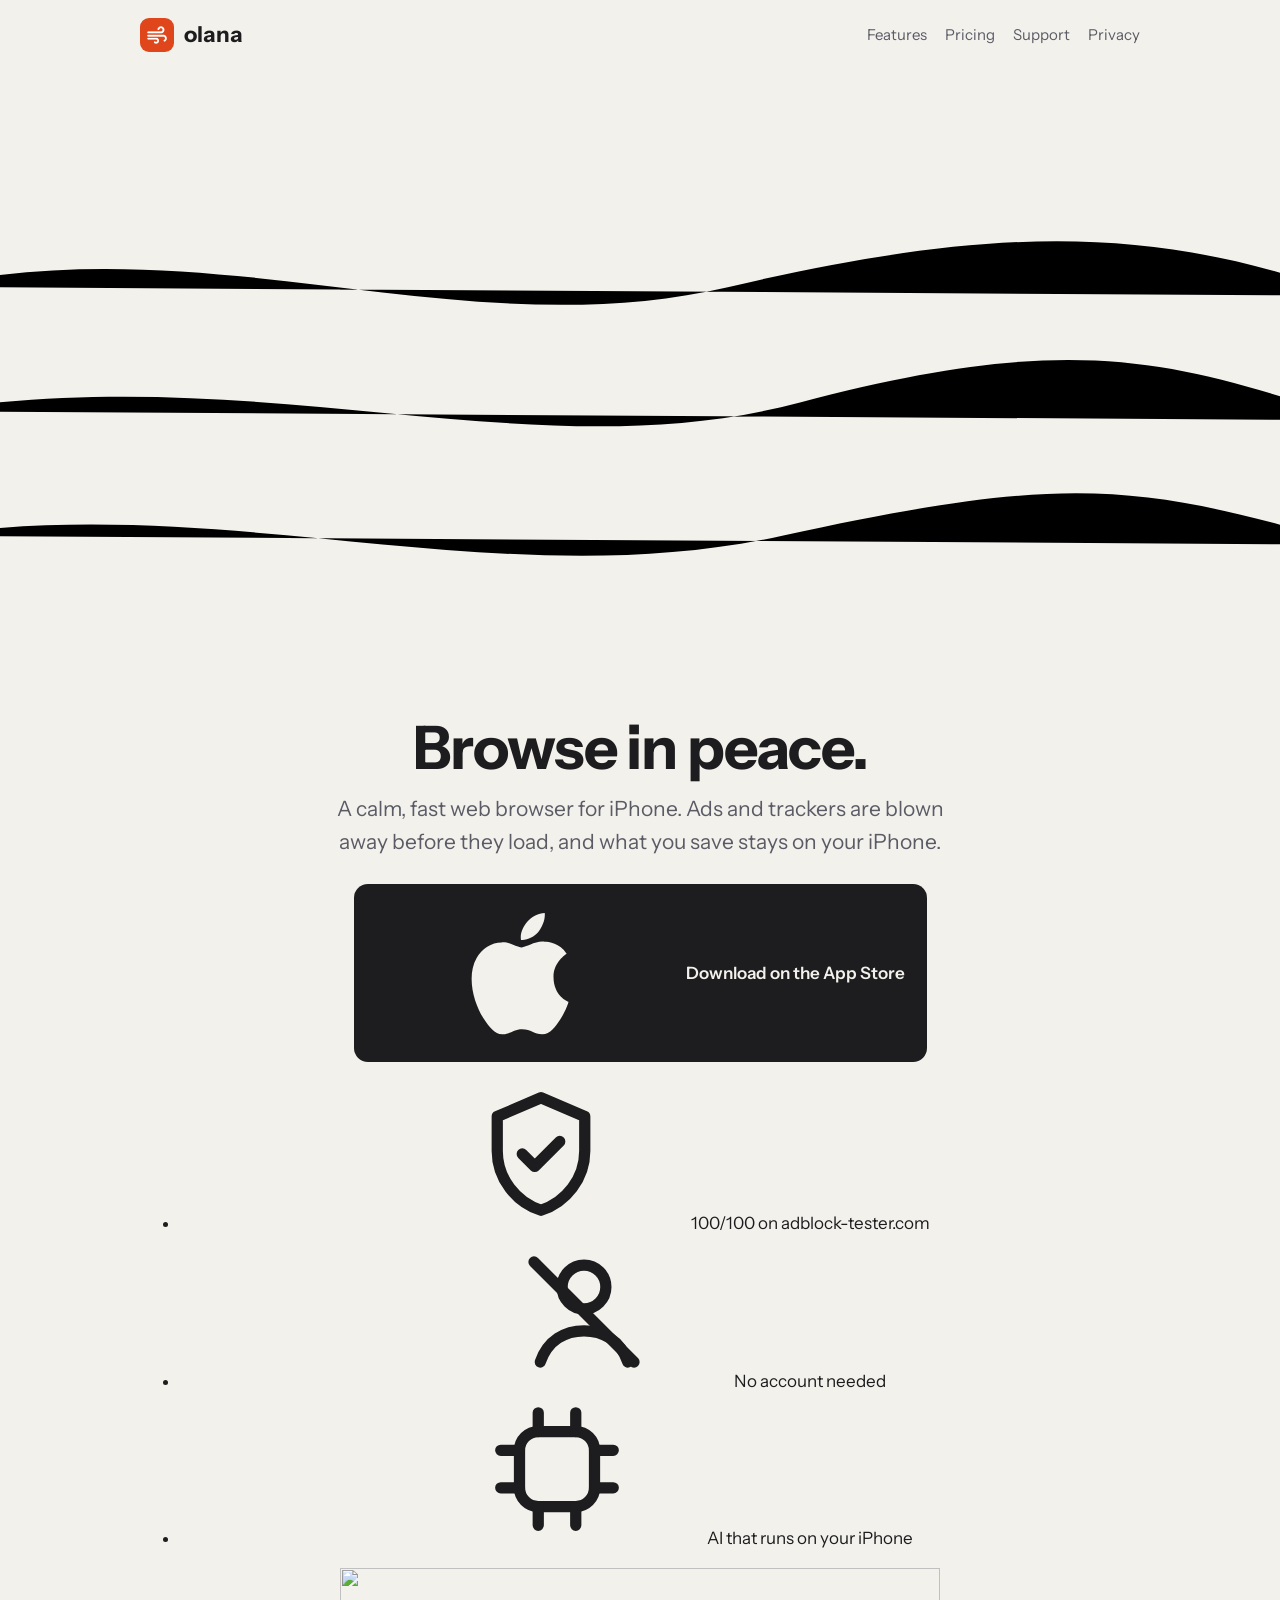
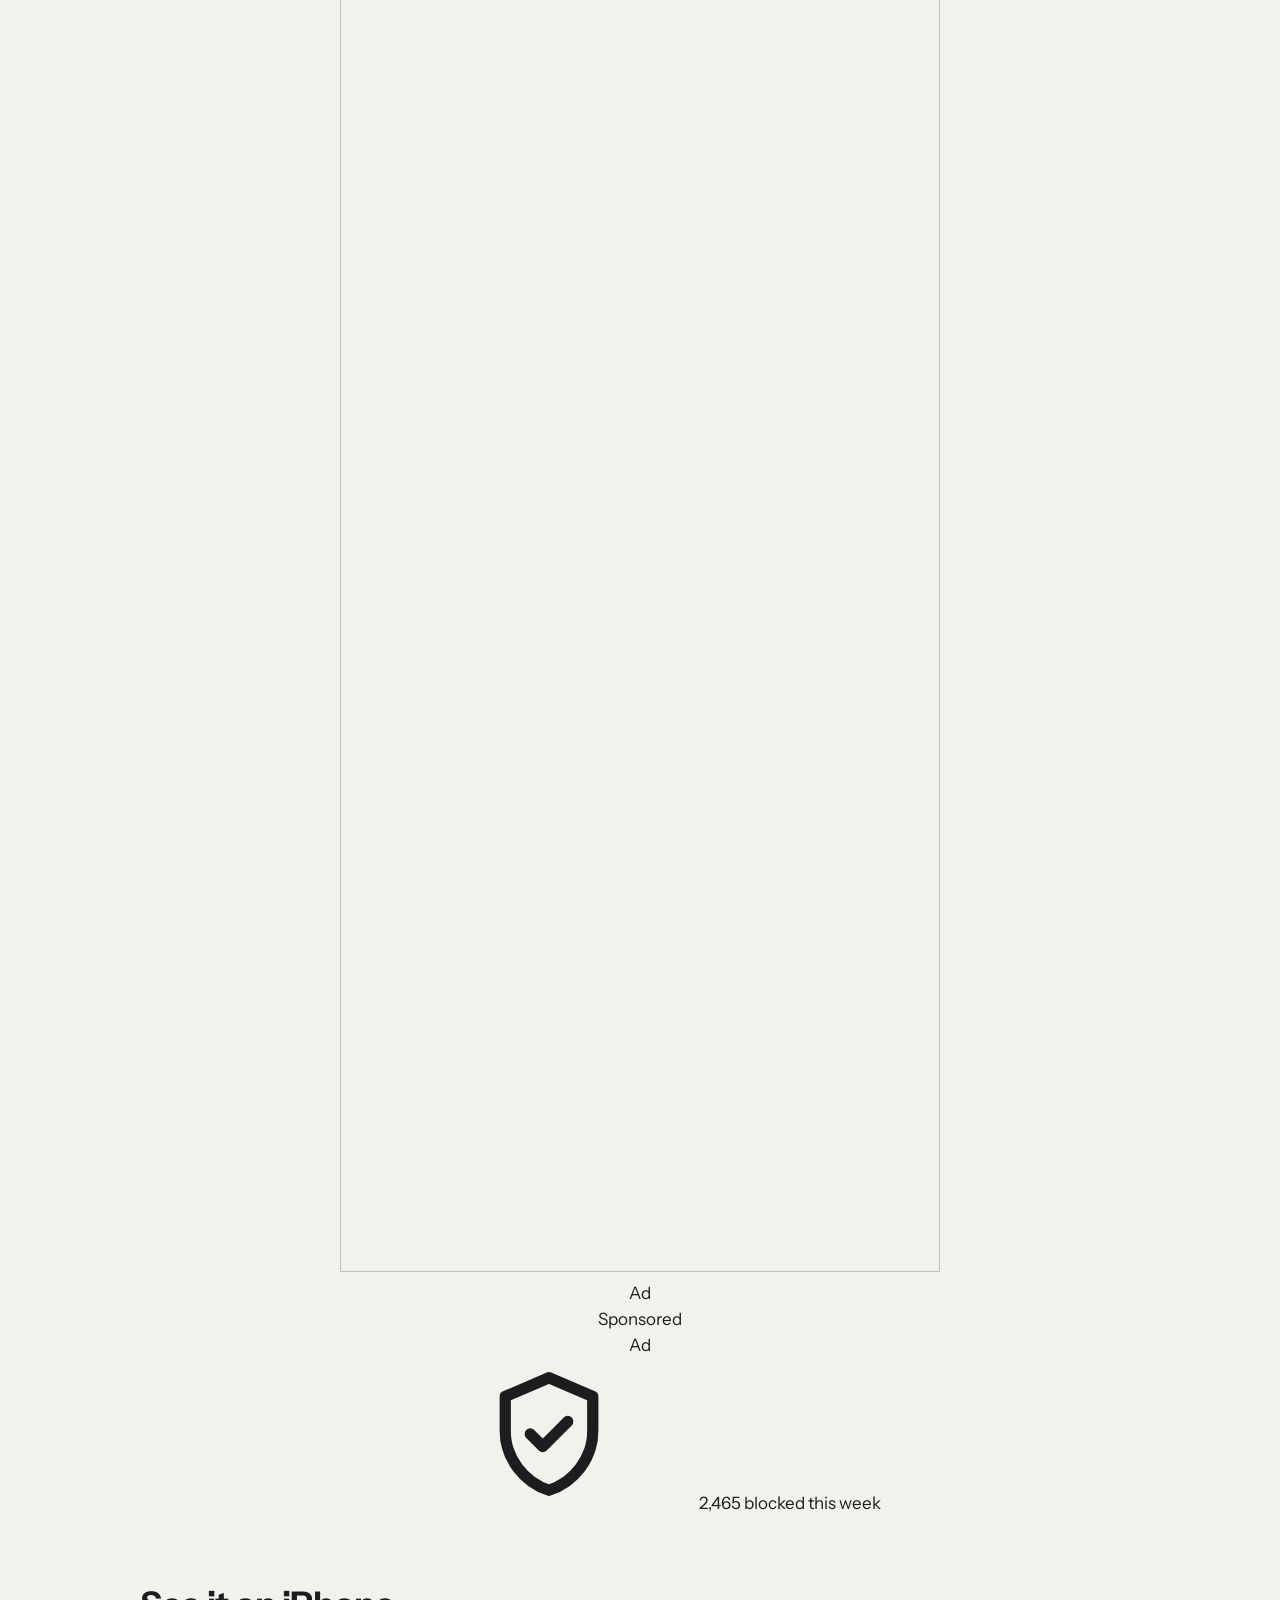
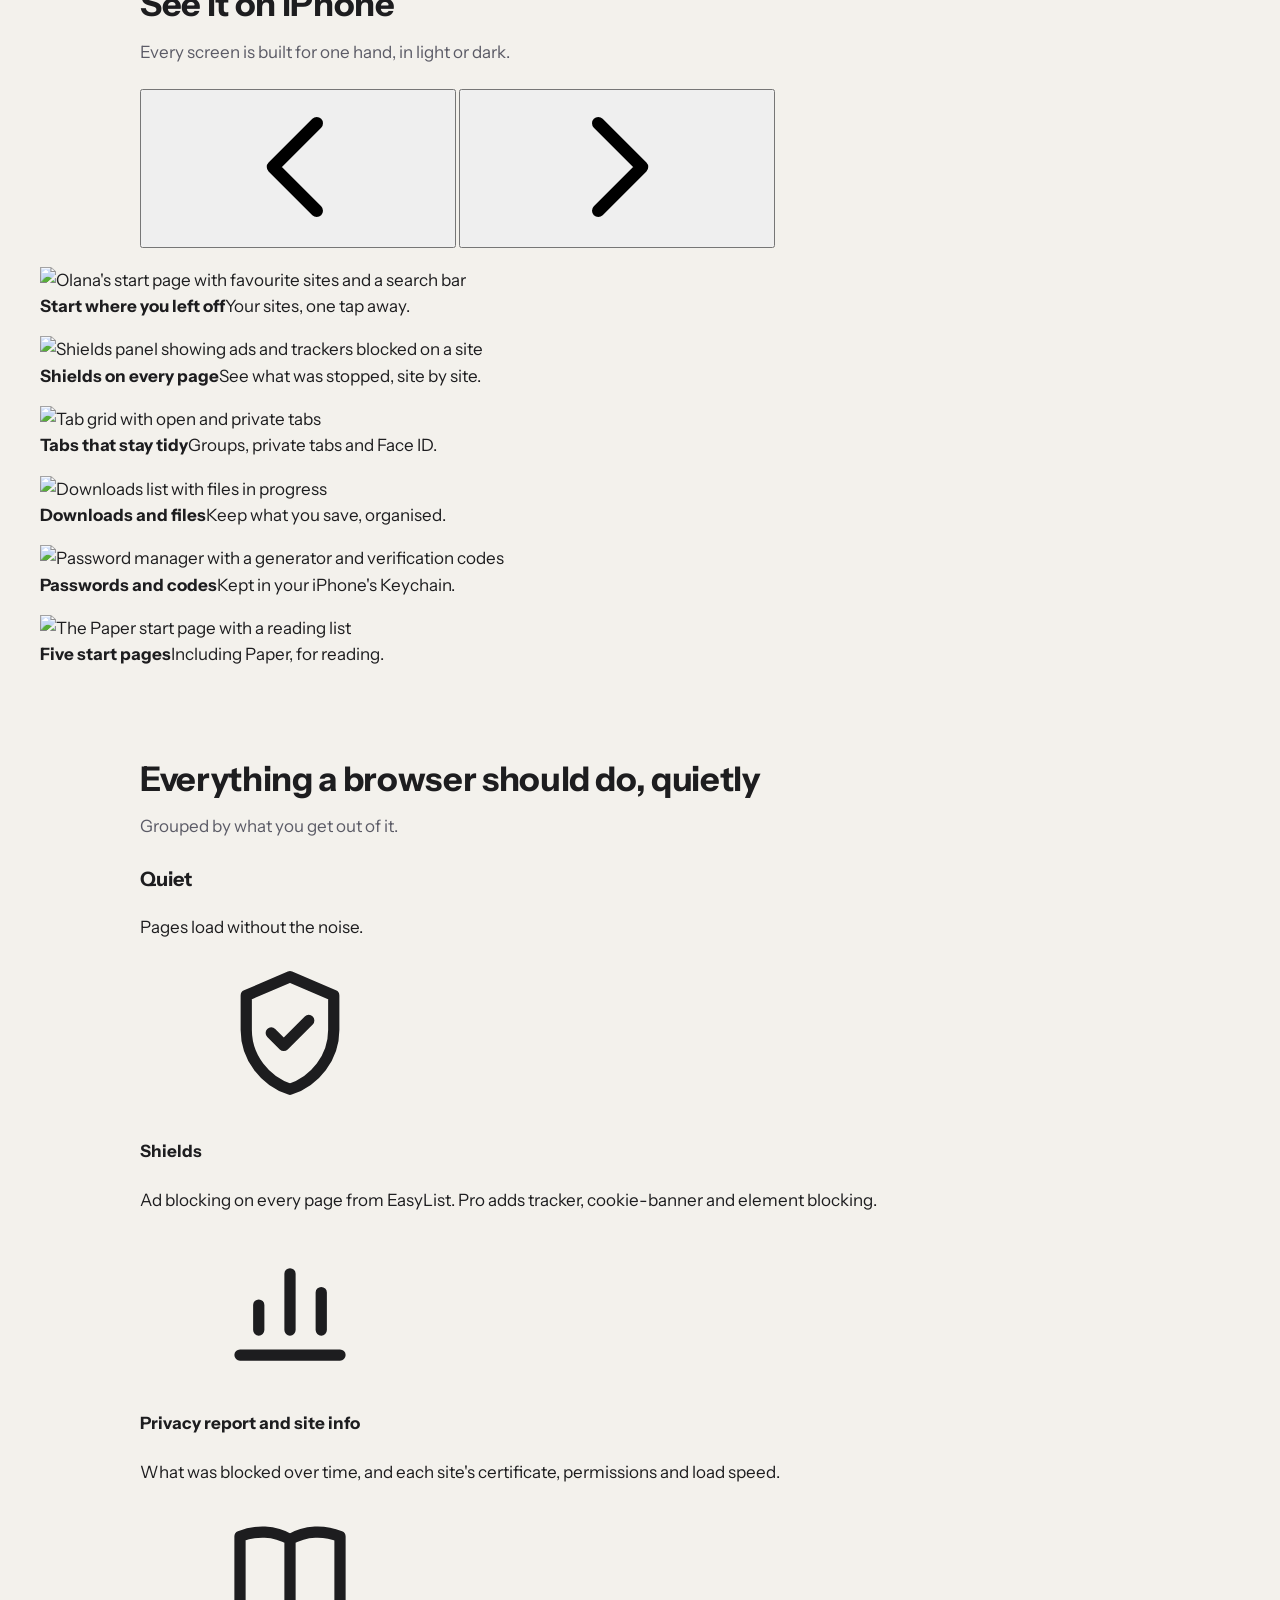
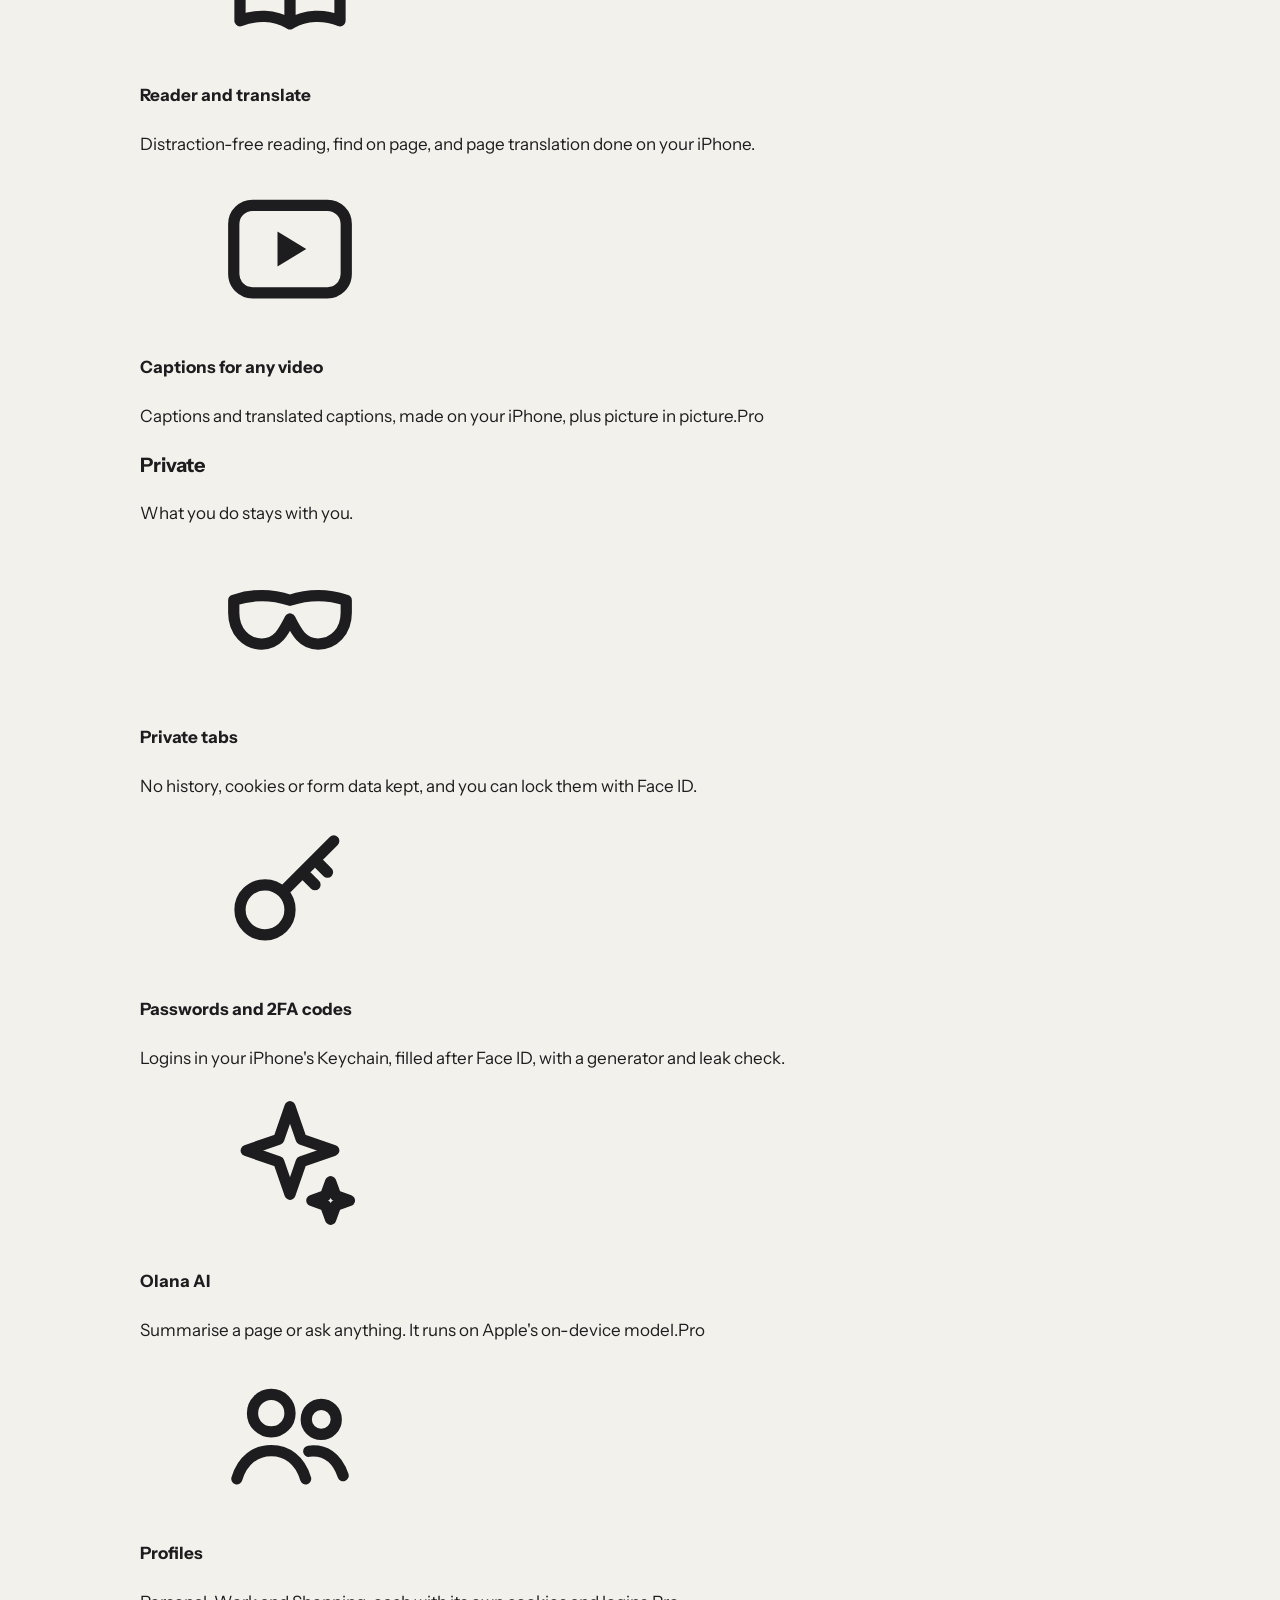
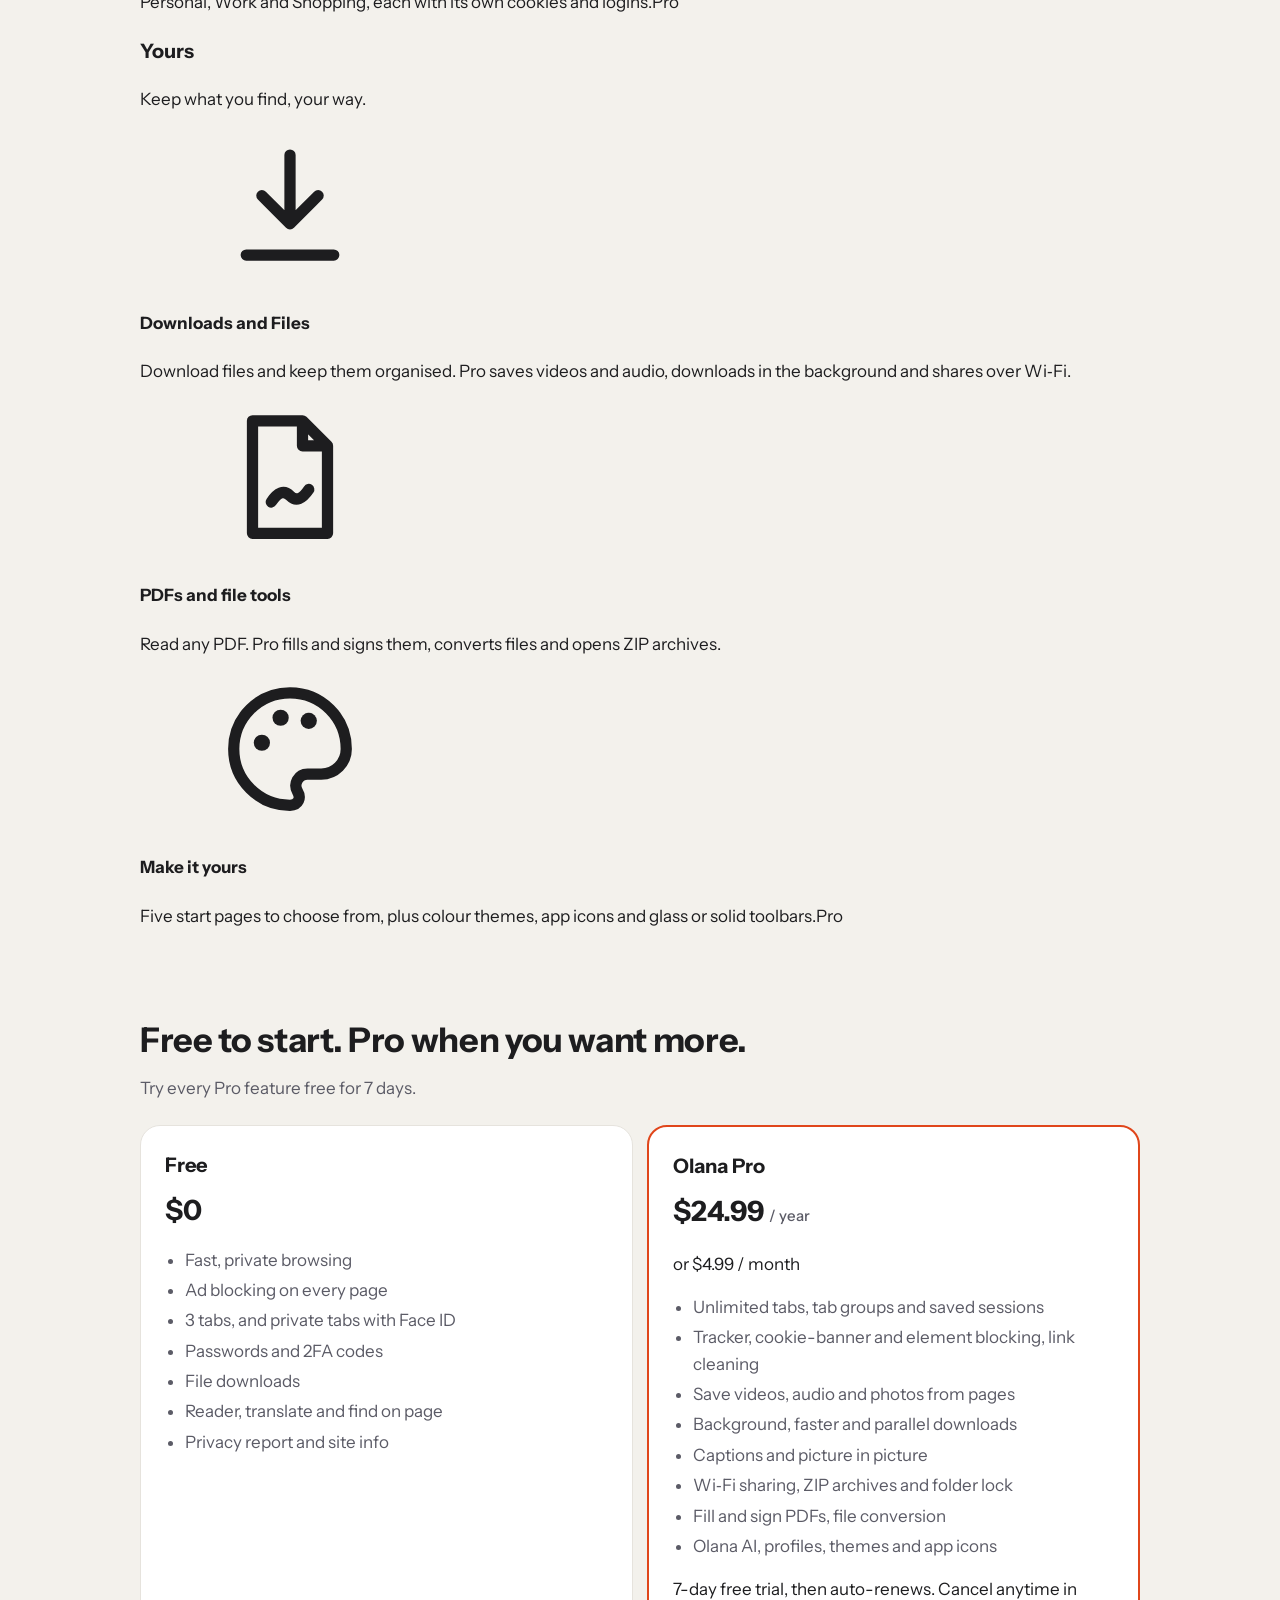
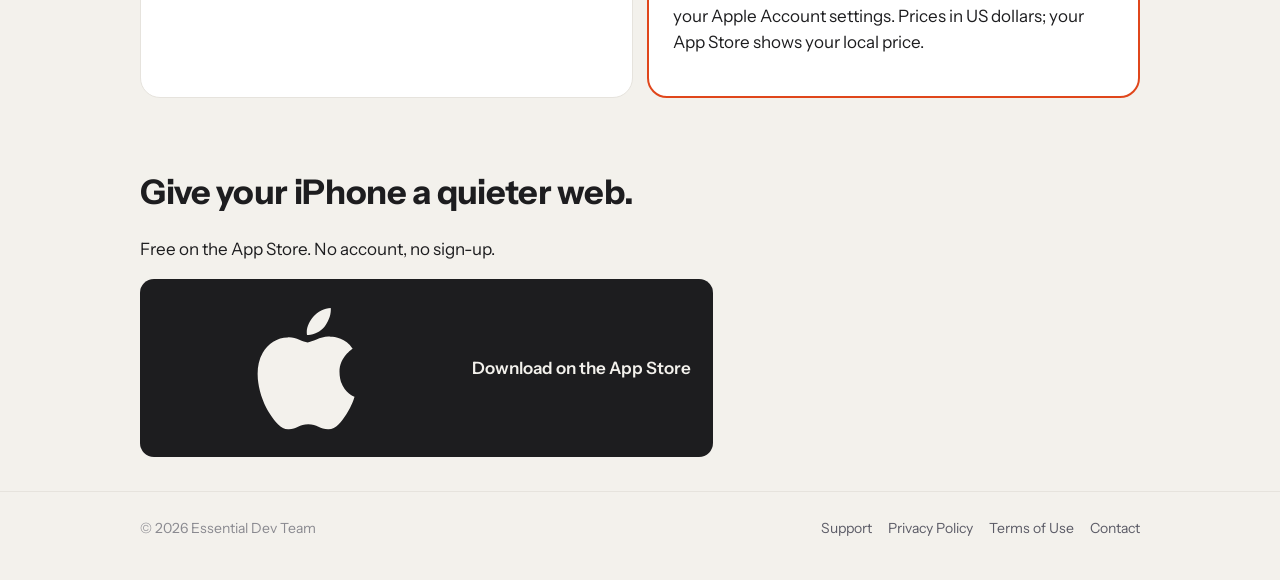
==== commit c0529729: "Redesign: calm-air palette, breeze hero with ads blown off the phone, real-screenshot gallery, Quiet" ====
--- a/public/index.html
+++ b/public/index.html
@@ -8,7 +8,8 @@
 <meta property="og:title" content="Olana Browser">
 <meta property="og:description" content="Browse in peace. Ads and trackers blocked, private by design, made for iPhone.">
 <meta property="og:image" content="https://olanabrowser.com/assets/logo.png">
-<meta name="theme-color" content="#E0461B">
+<meta name="theme-color" content="#EEF4F7" media="(prefers-color-scheme: light)">
+<meta name="theme-color" content="#0D1626" media="(prefers-color-scheme: dark)">
 <link rel="icon" href="/assets/favicon.png">
 <link rel="apple-touch-icon" href="/assets/apple-touch-icon.png">
 <link rel="preconnect" href="https://fonts.googleapis.com"><link rel="preconnect" href="https://fonts.gstatic.com" crossorigin>
@@ -16,57 +17,120 @@
 <link rel="stylesheet" href="/style.css">
 </head>
 <body>
+<svg width="0" height="0" style="position:absolute" aria-hidden="true">
+  <symbol id="i-apple" viewBox="0 0 24 24"><path fill="currentColor" d="M16.4 12.6c0-2.4 2-3.6 2.1-3.7-1.1-1.7-2.9-1.9-3.5-1.9-1.5-.2-2.9.9-3.7.9s-1.9-.9-3.2-.8c-1.6 0-3.2 1-4 2.5-1.7 3-.4 7.4 1.2 9.8.8 1.2 1.8 2.5 3 2.4 1.2 0 1.7-.8 3.1-.8s1.9.8 3.2.8c1.3 0 2.1-1.2 2.9-2.4.9-1.4 1.3-2.7 1.3-2.8-.1 0-2.4-.9-2.4-4zM14 5.4c.6-.8 1.1-1.9 1-3-1 0-2.1.6-2.8 1.4-.6.7-1.2 1.8-1 2.9 1 .1 2.1-.5 2.8-1.3z"/></symbol>
+  <symbol id="i-shield" viewBox="0 0 24 24"><path fill="none" stroke="currentColor" stroke-width="1.8" stroke-linejoin="round" d="M12 3l7 3v5.5c0 4.4-3 8.2-7 9.5-4-1.3-7-5.1-7-9.5V6l7-3z"/><path fill="none" stroke="currentColor" stroke-width="1.8" stroke-linecap="round" stroke-linejoin="round" d="M9 12l2 2 4-4"/></symbol>
+  <symbol id="i-user" viewBox="0 0 24 24"><circle cx="12" cy="8" r="3.5" fill="none" stroke="currentColor" stroke-width="1.8"/><path fill="none" stroke="currentColor" stroke-width="1.8" stroke-linecap="round" d="M5 20c1.2-3.5 4-5 7-5s5.8 1.5 7 5"/><path stroke="currentColor" stroke-width="1.8" stroke-linecap="round" d="M4 4l16 16"/></symbol>
+  <symbol id="i-chip" viewBox="0 0 24 24"><rect x="6" y="6" width="12" height="12" rx="3" fill="none" stroke="currentColor" stroke-width="1.8"/><path stroke="currentColor" stroke-width="1.8" stroke-linecap="round" d="M9 3v3M15 3v3M9 18v3M15 18v3M3 9h3M3 15h3M18 9h3M18 15h3"/></symbol>
+  <symbol id="i-chart" viewBox="0 0 24 24"><path fill="none" stroke="currentColor" stroke-width="1.8" stroke-linecap="round" d="M4 20h16M7 16v-4M12 16V7M17 16v-6"/></symbol>
+  <symbol id="i-book" viewBox="0 0 24 24"><path fill="none" stroke="currentColor" stroke-width="1.8" stroke-linejoin="round" d="M4 5.5C6.5 4.5 9.5 4.5 12 6c2.5-1.5 5.5-1.5 8-.5V19c-2.5-1-5.5-1-8 .5-2.5-1.5-5.5-1.5-8-.5V5.5zM12 6v13.5"/></symbol>
+  <symbol id="i-mask" viewBox="0 0 24 24"><path fill="none" stroke="currentColor" stroke-width="1.8" stroke-linejoin="round" d="M3 9c3-1 6-1 9 0 3-1 6-1 9 0v2c0 3-2 5-4.5 5S13 14 12 12c-1 2-2 4-4.5 4S3 14 3 11V9z"/></symbol>
+  <symbol id="i-key" viewBox="0 0 24 24"><circle cx="8" cy="15" r="4" fill="none" stroke="currentColor" stroke-width="1.8"/><path fill="none" stroke="currentColor" stroke-width="1.8" stroke-linecap="round" d="M11 12l8-8M16 7l2 2M14 9l2 2"/></symbol>
+  <symbol id="i-spark" viewBox="0 0 24 24"><path fill="none" stroke="currentColor" stroke-width="1.8" stroke-linejoin="round" d="M12 3l1.8 5.2L19 10l-5.2 1.8L12 17l-1.8-5.2L5 10l5.2-1.8L12 3zM18.5 15l.8 2.2 2.2.8-2.2.8-.8 2.2-.8-2.2-2.2-.8 2.2-.8.8-2.2z"/></symbol>
+  <symbol id="i-people" viewBox="0 0 24 24"><circle cx="9" cy="8.5" r="3" fill="none" stroke="currentColor" stroke-width="1.8"/><circle cx="17" cy="9.5" r="2.4" fill="none" stroke="currentColor" stroke-width="1.8"/><path fill="none" stroke="currentColor" stroke-width="1.8" stroke-linecap="round" d="M3.5 19c.9-3 3-4.5 5.5-4.5S13.6 16 14.5 19M15 14.6c2.6-.3 4.5 1 5.5 3.9"/></symbol>
+  <symbol id="i-down" viewBox="0 0 24 24"><path fill="none" stroke="currentColor" stroke-width="1.8" stroke-linecap="round" stroke-linejoin="round" d="M12 4v11M7.5 10.5L12 15l4.5-4.5M5 20h14"/></symbol>
+  <symbol id="i-play" viewBox="0 0 24 24"><rect x="3" y="5" width="18" height="14" rx="3" fill="none" stroke="currentColor" stroke-width="1.8"/><path fill="currentColor" d="M10 9.2v5.6l4.6-2.8z"/></symbol>
+  <symbol id="i-doc" viewBox="0 0 24 24"><path fill="none" stroke="currentColor" stroke-width="1.8" stroke-linejoin="round" d="M6 3h8l4 4v14H6V3zM14 3v4h4"/><path fill="none" stroke="currentColor" stroke-width="1.8" stroke-linecap="round" d="M9 16c1-1.5 2-2 3-1s2 .5 3-1"/></symbol>
+  <symbol id="i-palette" viewBox="0 0 24 24"><path fill="none" stroke="currentColor" stroke-width="1.8" stroke-linejoin="round" d="M12 3a9 9 0 100 18c1.4 0 1.8-1.2 1.2-2.2-.7-1.2.1-2.8 1.6-2.8H17a4 4 0 004-4c0-5-4-9-9-9z"/><circle cx="7.5" cy="11" r="1.3" fill="currentColor"/><circle cx="10.5" cy="7" r="1.3" fill="currentColor"/><circle cx="15" cy="7.5" r="1.3" fill="currentColor"/></symbol>
+  <symbol id="i-left" viewBox="0 0 24 24"><path fill="none" stroke="currentColor" stroke-width="2" stroke-linecap="round" stroke-linejoin="round" d="M15 5l-7 7 7 7"/></symbol>
+  <symbol id="i-right" viewBox="0 0 24 24"><path fill="none" stroke="currentColor" stroke-width="2" stroke-linecap="round" stroke-linejoin="round" d="M9 5l7 7-7 7"/></symbol>
+</svg>
+
 <header class="site">
   <div class="wrap">
     <a class="brand" href="/"><img src="/assets/logo.png" alt="">olana</a>
-    <nav class="top"><a href="#features">Features</a><a href="#pricing">Pricing</a><a href="/support">Support</a><a href="/privacy">Privacy</a></nav>
+    <nav class="top"><a class="optional" href="#features">Features</a><a href="#pricing">Pricing</a><a href="/support">Support</a><a class="optional" href="/privacy">Privacy</a></nav>
   </div>
 </header>
 
 <main>
-  <div class="hero wrap">
-    <img class="logo" src="/assets/logo.png" alt="Olana app icon">
-    <h1>Browse in peace.</h1>
-    <p class="lead">Olana is a calm, fast web browser for iPhone. Ads and trackers are blocked before they load, private tabs stay locked, and everything you save stays on your iPhone.</p>
-    <a class="cta" href="https://apps.apple.com/app/id6819876230">Download on the App Store</a>
-    <div class="badges">
-      <span class="pill"><b>100/100</b> on adblock-tester.com</span>
-      <span class="pill">No account needed</span>
-      <span class="pill">AI that runs on your iPhone</span>
+  <div class="hero">
+    <svg class="breeze" viewBox="0 0 1440 640" preserveAspectRatio="none" aria-hidden="true">
+      <path stroke-width="10" d="M-80 190 C 240 120, 520 260, 820 190 S 1300 120, 1520 200"/>
+      <path stroke-width="7" d="M-80 330 C 300 270, 600 400, 900 320 S 1320 270, 1520 340"/>
+      <path stroke-width="12" d="M-80 470 C 260 420, 560 540, 880 470 S 1280 410, 1520 480"/>
+    </svg>
+    <div class="wrap">
+      <div>
+        <h1>Browse in peace.</h1>
+        <p class="lead">A calm, fast web browser for iPhone. Ads and trackers are blown away before they load, and what you save stays on your iPhone.</p>
+        <a class="cta" href="https://apps.apple.com/app/id6819876230"><svg aria-hidden="true"><use href="#i-apple"/></svg>Download on the App Store</a>
+        <ul class="facts">
+          <li><svg aria-hidden="true"><use href="#i-shield"/></svg>100/100 on adblock-tester.com</li>
+          <li><svg aria-hidden="true"><use href="#i-user"/></svg>No account needed</li>
+          <li><svg aria-hidden="true"><use href="#i-chip"/></svg>AI that runs on your iPhone</li>
+        </ul>
+      </div>
+      <div class="stage" aria-hidden="true">
+        <div class="phone"><img src="/assets/shots/06-paper-light.webp" alt="" width="600" height="1304" fetchpriority="high"></div>
+        <div class="ad a1">Ad</div>
+        <div class="ad a2">Sponsored</div>
+        <div class="ad a3">Ad</div>
+        <div class="blocked"><svg><use href="#i-shield"/></svg>2,465 <span>blocked this week</span></div>
+      </div>
     </div>
   </div>
 
-  <section class="band">
-    <div class="wrap stat-row">
-      <div class="stat"><strong>120k+</strong><span>ad &amp; tracker rules, updated daily</span></div>
-      <div class="stat"><strong>0</strong><span>accounts, ads or tracking</span></div>
-      <div class="stat"><strong>5</strong><span>start-page layouts</span></div>
-      <div class="stat"><strong>15</strong><span>search engines, from Google to Qwant</span></div>
+  <section class="gallery" aria-labelledby="tour">
+    <div class="wrap gallery-head">
+      <div>
+        <h2 id="tour">See it on iPhone</h2>
+        <p class="sub">Every screen is built for one hand, in light or dark.</p>
+      </div>
+      <div class="arrows">
+        <button type="button" data-dir="-1" aria-label="Previous screenshots"><svg aria-hidden="true"><use href="#i-left"/></svg></button>
+        <button type="button" data-dir="1" aria-label="Next screenshots"><svg aria-hidden="true"><use href="#i-right"/></svg></button>
+      </div>
+    </div>
+    <div class="shots" tabindex="0" aria-label="Screenshots">
+      <figure><div class="phone"><img src="/assets/shots/01-home-light.webp" alt="Olana's start page with favourite sites and a search bar" width="600" height="1304" loading="lazy"></div><figcaption><b>Start where you left off</b><span>Your sites, one tap away.</span></figcaption></figure>
+      <figure><div class="phone"><img src="/assets/shots/02-shields-light.webp" alt="Shields panel showing ads and trackers blocked on a site" width="600" height="1304" loading="lazy"></div><figcaption><b>Shields on every page</b><span>See what was stopped, site by site.</span></figcaption></figure>
+      <figure><div class="phone"><img src="/assets/shots/03-tabs-light.webp" alt="Tab grid with open and private tabs" width="600" height="1304" loading="lazy"></div><figcaption><b>Tabs that stay tidy</b><span>Groups, private tabs and Face ID.</span></figcaption></figure>
+      <figure><div class="phone"><img src="/assets/shots/04-downloads-light.webp" alt="Downloads list with files in progress" width="600" height="1304" loading="lazy"></div><figcaption><b>Downloads and files</b><span>Keep what you save, organised.</span></figcaption></figure>
+      <figure><div class="phone"><img src="/assets/shots/05-passwords-light.webp" alt="Password manager with a generator and verification codes" width="600" height="1304" loading="lazy"></div><figcaption><b>Passwords and codes</b><span>Kept in your iPhone's Keychain.</span></figcaption></figure>
+      <figure><div class="phone"><img src="/assets/shots/06-paper-light.webp" alt="The Paper start page with a reading list" width="600" height="1304" loading="lazy"></div><figcaption><b>Five start pages</b><span>Including Paper, for reading.</span></figcaption></figure>
     </div>
   </section>
 
   <section id="features">
     <div class="wrap">
-      <h2>Everything a modern browser should do</h2>
-      <p class="sub">Thoughtfully built for iPhone, with nothing that gets in your way.</p>
-      <div class="grid">
-        <div class="card"><div class="icon">🛡️</div><h3>Shields</h3><p>EasyList-powered ad blocking on every page, plus tracker, cookie-banner and element blocking. See exactly what was stopped on each site.</p></div>
-        <div class="card"><div class="icon">🕶️</div><h3>Private tabs</h3><p>Nothing is kept from private tabs — no history, cookies or form data — and you can lock them with Face ID.</p></div>
-        <div class="card"><div class="icon">⬇️</div><h3>Downloads &amp; Files</h3><p>Downloads keep going in the background. Browse and rename your files — and with Pro, open ZIP archives and share files to your computer over Wi‑Fi.</p></div>
-        <div class="card"><div class="icon">🔑</div><h3>Passwords &amp; 2FA codes</h3><p>Logins saved in your iPhone's Keychain, filled in after Face ID, with a generator, leak check and verification codes.<span class="pro">PRO</span></p></div>
-        <div class="card"><div class="icon">📖</div><h3>Reader &amp; translate</h3><p>Distraction-free reading with read-aloud, find on page, and page translation on your iPhone.</p></div>
-        <div class="card"><div class="icon">✦</div><h3>Olana AI</h3><p>Summarise a page or ask anything. It runs on Apple's on-device model — your chats never leave your iPhone.<span class="pro">PRO</span></p></div>
-        <div class="card"><div class="icon">🎨</div><h3>Make it yours</h3><p>Five start pages, colour themes, alternate app icons, glass or solid toolbars and a customisable toolbar button.<span class="pro">PRO</span></p></div>
-        <div class="card"><div class="icon">📊</div><h3>Privacy report &amp; site info</h3><p>See blocked ads and trackers over time, every site's certificate, permissions, load speed and who it talks to.</p></div>
-        <div class="card"><div class="icon">👥</div><h3>Profiles</h3><p>Separate Personal, Work and Shopping profiles, each with its own cookies, logins and user agent.<span class="pro">PRO</span></p></div>
+      <h2>Everything a browser should do, quietly</h2>
+      <p class="sub">Grouped by what you get out of it.</p>
+      <div class="groups">
+        <div class="group">
+          <div><h3>Quiet</h3><p class="lede">Pages load without the noise.</p></div>
+          <div class="items">
+            <div class="item"><svg aria-hidden="true"><use href="#i-shield"/></svg><div><h4>Shields</h4><p>Ad blocking on every page from EasyList. Pro adds tracker, cookie-banner and element blocking.</p></div></div>
+            <div class="item"><svg aria-hidden="true"><use href="#i-chart"/></svg><div><h4>Privacy report and site info</h4><p>What was blocked over time, and each site's certificate, permissions and load speed.</p></div></div>
+            <div class="item"><svg aria-hidden="true"><use href="#i-book"/></svg><div><h4>Reader and translate</h4><p>Distraction-free reading, find on page, and page translation done on your iPhone.</p></div></div>
+            <div class="item"><svg aria-hidden="true"><use href="#i-play"/></svg><div><h4>Captions for any video</h4><p>Captions and translated captions, made on your iPhone, plus picture in picture.<span class="pro">Pro</span></p></div></div>
+          </div>
+        </div>
+        <div class="group">
+          <div><h3>Private</h3><p class="lede">What you do stays with you.</p></div>
+          <div class="items">
+            <div class="item"><svg aria-hidden="true"><use href="#i-mask"/></svg><div><h4>Private tabs</h4><p>No history, cookies or form data kept, and you can lock them with Face ID.</p></div></div>
+            <div class="item"><svg aria-hidden="true"><use href="#i-key"/></svg><div><h4>Passwords and 2FA codes</h4><p>Logins in your iPhone's Keychain, filled after Face ID, with a generator and leak check.</p></div></div>
+            <div class="item"><svg aria-hidden="true"><use href="#i-spark"/></svg><div><h4>Olana AI</h4><p>Summarise a page or ask anything. It runs on Apple's on-device model.<span class="pro">Pro</span></p></div></div>
+            <div class="item"><svg aria-hidden="true"><use href="#i-people"/></svg><div><h4>Profiles</h4><p>Personal, Work and Shopping, each with its own cookies and logins.<span class="pro">Pro</span></p></div></div>
+          </div>
+        </div>
+        <div class="group">
+          <div><h3>Yours</h3><p class="lede">Keep what you find, your way.</p></div>
+          <div class="items">
+            <div class="item"><svg aria-hidden="true"><use href="#i-down"/></svg><div><h4>Downloads and Files</h4><p>Download files and keep them organised. Pro saves videos and audio, downloads in the background and shares over Wi‑Fi.</p></div></div>
+            <div class="item"><svg aria-hidden="true"><use href="#i-doc"/></svg><div><h4>PDFs and file tools</h4><p>Read any PDF. Pro fills and signs them, converts files and opens ZIP archives.</p></div></div>
+            <div class="item"><svg aria-hidden="true"><use href="#i-palette"/></svg><div><h4>Make it yours</h4><p>Five start pages to choose from, plus colour themes, app icons and glass or solid toolbars.<span class="pro">Pro</span></p></div></div>
+          </div>
+        </div>
       </div>
     </div>
   </section>
 
   <section id="pricing">
     <div class="wrap">
-      <h2>Simple pricing</h2>
-      <p class="sub">Start free. Try every Pro feature free for 7 days.</p>
+      <h2>Free to start. Pro when you want more.</h2>
+      <p class="sub">Try every Pro feature free for 7 days.</p>
       <div class="plans">
         <div class="plan">
           <h3>Free</h3>
@@ -74,26 +138,38 @@
           <ul>
             <li>Fast, private browsing</li>
             <li>Ad blocking on every page</li>
-            <li>3 tabs and private tabs</li>
+            <li>3 tabs, and private tabs with Face ID</li>
+            <li>Passwords and 2FA codes</li>
             <li>File downloads</li>
-            <li>Reader, translate, find on page</li>
+            <li>Reader, translate and find on page</li>
             <li>Privacy report and site info</li>
           </ul>
         </div>
         <div class="plan featured">
           <h3>Olana Pro</h3>
           <div class="price">$24.99 <small>/ year</small></div>
+          <p class="alt">or $4.99 / month</p>
           <ul>
-            <li>Unlimited tabs and tab groups</li>
-            <li>Tracker, cookie-banner and element blocking</li>
-            <li>Save videos and audio</li>
-            <li>Passwords and 2FA codes</li>
-            <li>Wi‑Fi sharing and ZIP archives</li>
-            <li>Olana AI, profiles, themes and icons</li>
+            <li>Unlimited tabs, tab groups and saved sessions</li>
+            <li>Tracker, cookie-banner and element blocking, link cleaning</li>
+            <li>Save videos, audio and photos from pages</li>
+            <li>Background, faster and parallel downloads</li>
+            <li>Captions and picture in picture</li>
+            <li>Wi‑Fi sharing, ZIP archives and folder lock</li>
+            <li>Fill and sign PDFs, file conversion</li>
+            <li>Olana AI, profiles, themes and app icons</li>
           </ul>
-          <p style="color:var(--text-3);font-size:14px;margin:14px 0 0">Or $4.99 / month. 7-day free trial. Cancel anytime in your Apple Account settings.</p>
+          <p class="fine">7-day free trial, then auto-renews. Cancel anytime in your Apple Account settings. Prices in US dollars; your App Store shows your local price.</p>
         </div>
       </div>
+    </div>
+  </section>
+
+  <section class="closing">
+    <div class="wrap">
+      <h2>Give your iPhone a quieter web.</h2>
+      <p>Free on the App Store. No account, no sign-up.</p>
+      <a class="cta" href="https://apps.apple.com/app/id6819876230"><svg aria-hidden="true"><use href="#i-apple"/></svg>Download on the App Store</a>
     </div>
   </section>
 </main>
@@ -104,5 +180,16 @@
     <nav><a href="/support">Support</a><a href="/privacy">Privacy Policy</a><a href="/terms">Terms of Use</a><a href="mailto:essentialdevteam@gmail.com">Contact</a></nav>
   </div>
 </footer>
+
+<script>
+  // Gallery arrows: scroll one screenshot at a time.
+  document.querySelectorAll('.arrows button').forEach(function (b) {
+    b.addEventListener('click', function () {
+      var row = document.querySelector('.shots');
+      var step = row.querySelector('figure').getBoundingClientRect().width + 24;
+      row.scrollBy({ left: step * Number(b.dataset.dir), behavior: matchMedia('(prefers-reduced-motion: reduce)').matches ? 'auto' : 'smooth' });
+    });
+  });
+</script>
 </body>
 </html>
